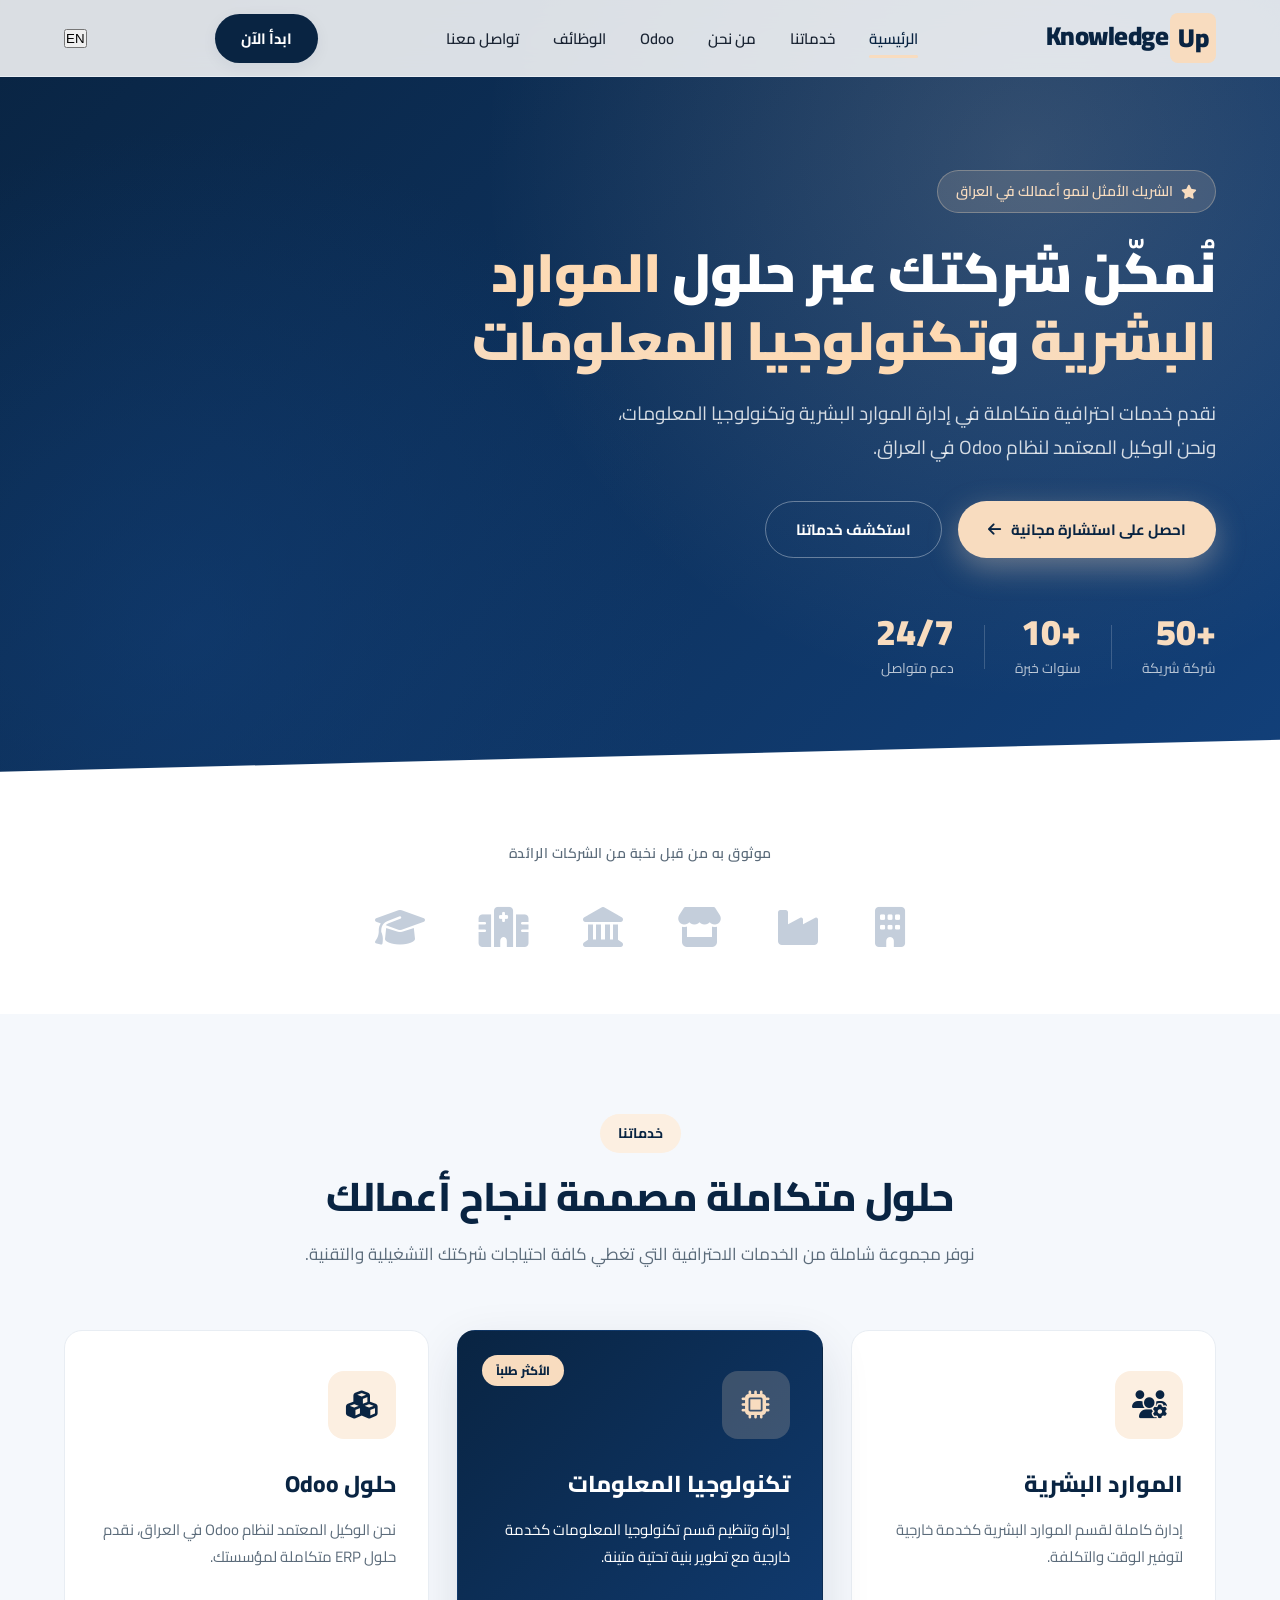
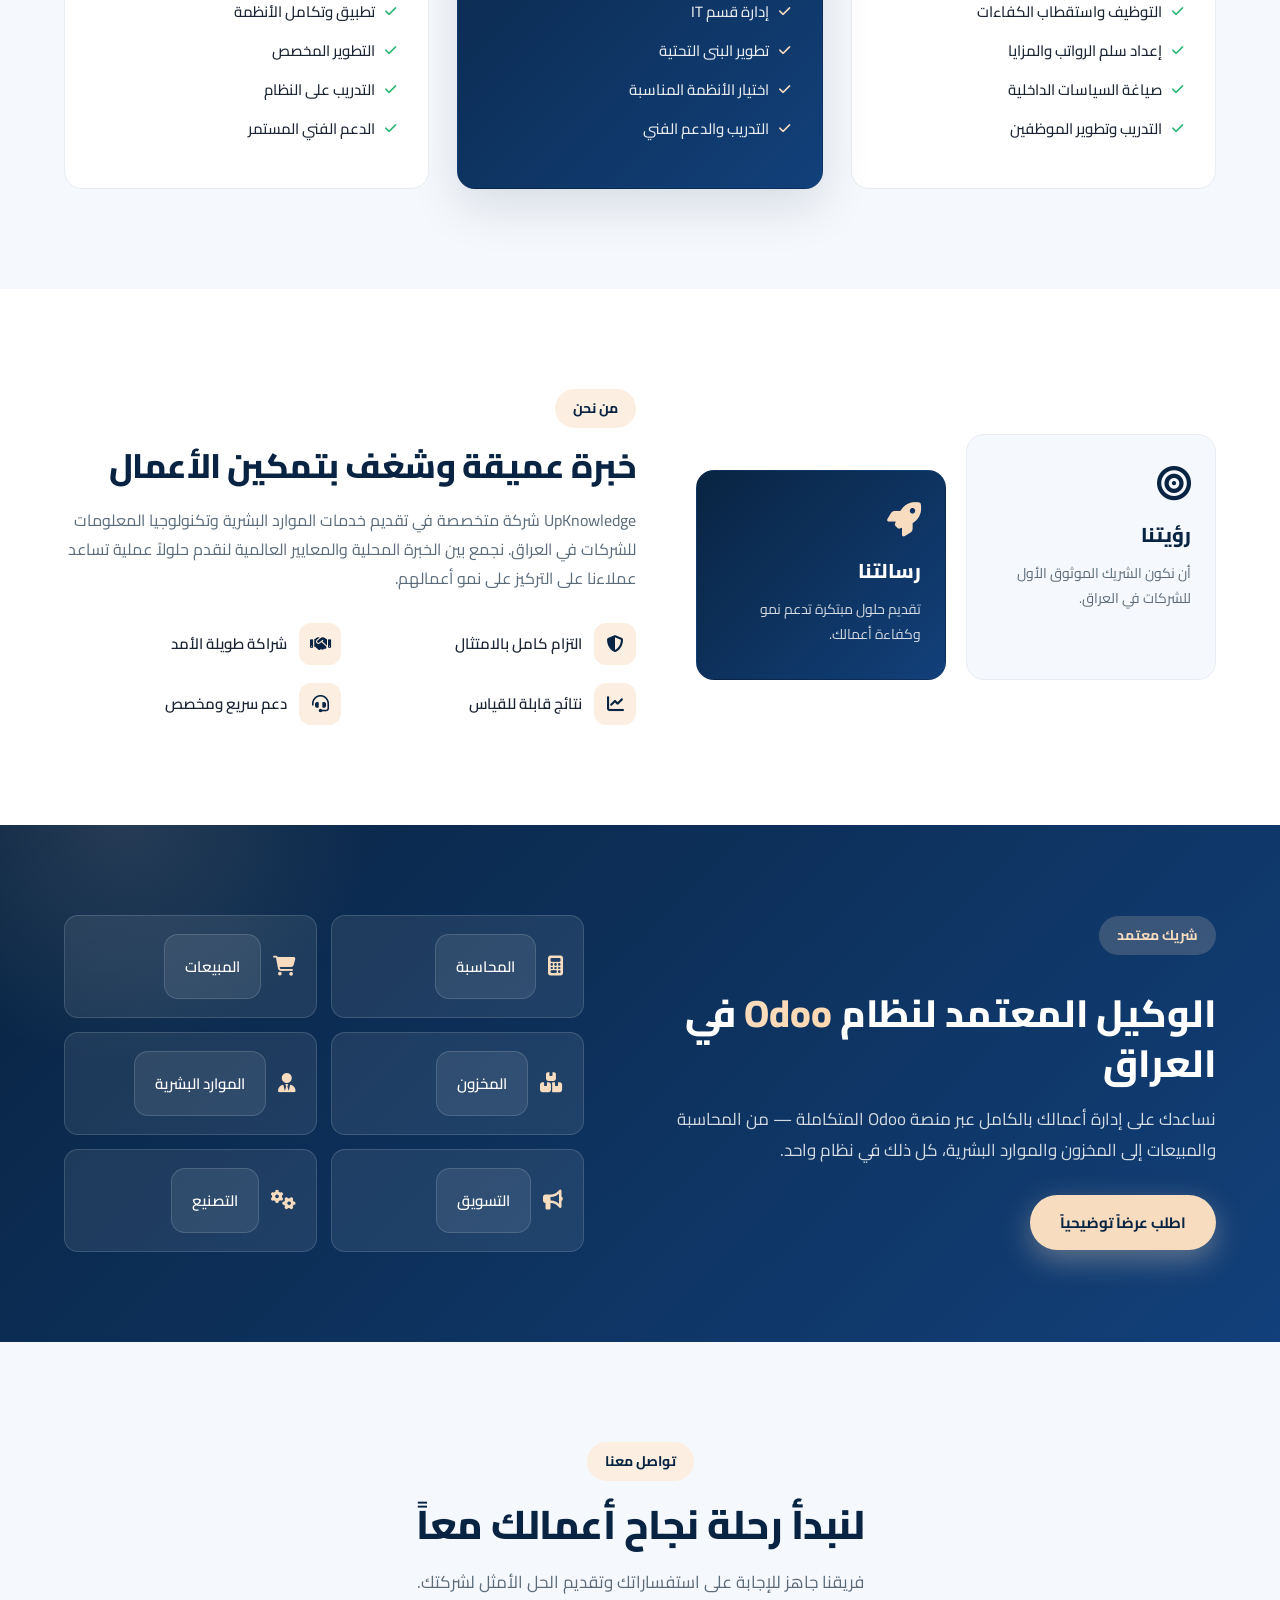
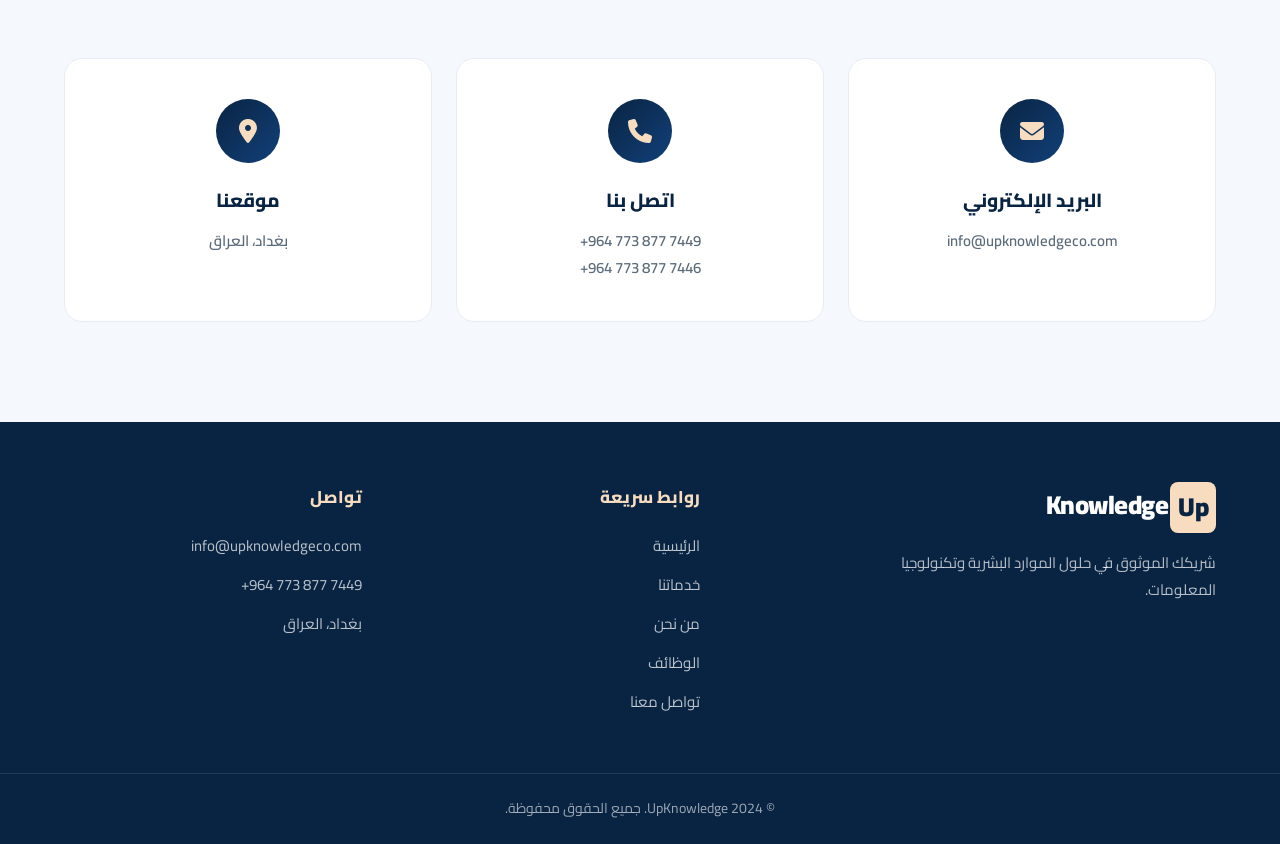
==== index.html @ ce9fc74e "Update index.html with localizatioAdd i18n data attributes and language toggle to homepagen and new " ====
<!DOCTYPE html>
<html lang="ar" dir="rtl">
<head>
<meta charset="UTF-8">
<meta name="viewport" content="width=device-width, initial-scale=1.0">
<title>UpKnowledge | حلول الموارد البشرية وتكنولوجيا المعلومات</title>
<meta name="description" content="UpKnowledge - شركة رائدة في خدمات الموارد البشرية وتكنولوجيا المعلومات والوكيل المعتمد لنظام Odoo في العراق">
<link rel="preconnect" href="https://fonts.googleapis.com">
<link rel="preconnect" href="https://fonts.gstatic.com" crossorigin>
<link href="https://fonts.googleapis.com/css2?family=Cairo:wght@300;400;500;600;700;800;900&family=Tajawal:wght@400;500;700;800&family=Inter:wght@400;500;600;700;800&display=swap" rel="stylesheet">
<link rel="stylesheet" href="https://cdnjs.cloudflare.com/ajax/libs/font-awesome/6.5.1/css/all.min.css">
<link rel="stylesheet" href="css/style.css">
</head>
<body>

<header class="header" id="header">
<div class="container header-inner">
<a href="#home" class="logo"><span class="logo-mark">Up</span><span class="logo-text">Knowledge</span></a>
<nav class="nav" id="nav">
<a href="#home" class="nav-link active" data-i18n="nav.home">الرئيسية</a>
<a href="#services" class="nav-link" data-i18n="nav.services">خدماتنا</a>
<a href="#about" class="nav-link" data-i18n="nav.about">من نحن</a>
<a href="#odoo" class="nav-link">Odoo</a>
<a href="careers.html" class="nav-link" data-i18n="nav.careers">الوظائف</a>
<a href="#contact" class="nav-link" data-i18n="nav.contact">تواصل معنا</a>
</nav>
<a href="#contact" class="btn btn-nav" data-i18n="nav.cta">ابدأ الآن</a>
<button class="lang-toggle" id="langToggle" type="button" aria-label="Switch language">EN</button>
<button class="menu-toggle" id="menuToggle" aria-label="القائمة"><span></span><span></span><span></span></button>
</div>
</header>

<section class="hero" id="home">
<div class="hero-bg"></div>
<div class="container hero-inner">
<div class="hero-content">
<div class="hero-badge"><i class="fas fa-star"></i> <span data-i18n="hero.badge">الشريك الأمثل لنمو أعمالك في العراق</span></div>
<h1 class="hero-title" data-i18n-html="hero.title">نُمكّن شركتك عبر حلول <span class="gradient-text">الموارد البشرية</span> و<span class="gradient-text">تكنولوجيا المعلومات</span></h1>
<p class="hero-sub" data-i18n="hero.sub">نقدم خدمات احترافية متكاملة في إدارة الموارد البشرية وتكنولوجيا المعلومات، ونحن الوكيل المعتمد لنظام Odoo في العراق.</p>
<div class="hero-actions">
<a href="#contact" class="btn btn-primary"><span data-i18n="hero.cta1">احصل على استشارة مجانية</span> <i class="fas fa-arrow-left"></i></a>
<a href="#services" class="btn btn-ghost" data-i18n="hero.cta2">استكشف خدماتنا</a>
</div>
<div class="hero-stats">
<div class="stat"><span class="stat-num">+50</span><span class="stat-label" data-i18n="hero.stat1">شركة شريكة</span></div>
<div class="stat-divider"></div>
<div class="stat"><span class="stat-num">+10</span><span class="stat-label" data-i18n="hero.stat2">سنوات خبرة</span></div>
<div class="stat-divider"></div>
<div class="stat"><span class="stat-num">24/7</span><span class="stat-label" data-i18n="hero.stat3">دعم متواصل</span></div>
</div>
</div>
</div>
<div class="hero-shape"></div>
</section>

<section class="trusted">
<div class="container">
<p class="trusted-label" data-i18n="trusted.label">موثوق به من قبل نخبة من الشركات الرائدة</p>
<div class="trusted-logos">
<span><i class="fas fa-building"></i></span>
<span><i class="fas fa-industry"></i></span>
<span><i class="fas fa-store"></i></span>
<span><i class="fas fa-landmark"></i></span>
<span><i class="fas fa-hospital"></i></span>
<span><i class="fas fa-graduation-cap"></i></span>
</div>
</div>
</section>

<section class="services" id="services">
<div class="container">
<div class="section-head">
<span class="section-tag" data-i18n="services.tag">خدماتنا</span>
<h2 class="section-title" data-i18n="services.title">حلول متكاملة مصممة لنجاح أعمالك</h2>
<p class="section-desc" data-i18n="services.desc">نوفر مجموعة شاملة من الخدمات الاحترافية التي تغطي كافة احتياجات شركتك التشغيلية والتقنية.</p>
</div>
<div class="services-grid">
<div class="service-card">
<div class="service-icon"><i class="fas fa-users-gear"></i></div>
<h3 class="service-title" data-i18n="services.hr.title">الموارد البشرية</h3>
<p class="service-text" data-i18n="services.hr.text">إدارة كاملة لقسم الموارد البشرية كخدمة خارجية لتوفير الوقت والتكلفة.</p>
<ul class="service-list">
<li><i class="fas fa-check"></i> <span data-i18n="services.hr.li1">التوظيف واستقطاب الكفاءات</span></li>
<li><i class="fas fa-check"></i> <span data-i18n="services.hr.li2">إعداد سلم الرواتب والمزايا</span></li>
<li><i class="fas fa-check"></i> <span data-i18n="services.hr.li3">صياغة السياسات الداخلية</span></li>
<li><i class="fas fa-check"></i> <span data-i18n="services.hr.li4">التدريب وتطوير الموظفين</span></li>
</ul>
</div>
<div class="service-card featured">
<div class="featured-badge" data-i18n="services.featuredBadge">الأكثر طلباً</div>
<div class="service-icon"><i class="fas fa-microchip"></i></div>
<h3 class="service-title" data-i18n="services.it.title">تكنولوجيا المعلومات</h3>
<p class="service-text" data-i18n="services.it.text">إدارة وتنظيم قسم تكنولوجيا المعلومات كخدمة خارجية مع تطوير بنية تحتية متينة.</p>
<ul class="service-list">
<li><i class="fas fa-check"></i> <span data-i18n="services.it.li1">إدارة قسم IT</span></li>
<li><i class="fas fa-check"></i> <span data-i18n="services.it.li2">تطوير البنى التحتية</span></li>
<li><i class="fas fa-check"></i> <span data-i18n="services.it.li3">اختيار الأنظمة المناسبة</span></li>
<li><i class="fas fa-check"></i> <span data-i18n="services.it.li4">التدريب والدعم الفني</span></li>
</ul>
</div>
<div class="service-card">
<div class="service-icon"><i class="fas fa-cubes"></i></div>
<h3 class="service-title" data-i18n="services.odoo.title">حلول Odoo</h3>
<p class="service-text" data-i18n="services.odoo.text">نحن الوكيل المعتمد لنظام Odoo في العراق، نقدم حلول ERP متكاملة لمؤسستك.</p>
<ul class="service-list">
<li><i class="fas fa-check"></i> <span data-i18n="services.odoo.li1">تطبيق وتكامل الأنظمة</span></li>
<li><i class="fas fa-check"></i> <span data-i18n="services.odoo.li2">التطوير المخصص</span></li>
<li><i class="fas fa-check"></i> <span data-i18n="services.odoo.li3">التدريب على النظام</span></li>
<li><i class="fas fa-check"></i> <span data-i18n="services.odoo.li4">الدعم الفني المستمر</span></li>
</ul>
</div>
</div>
</div>
</section>

<section class="about" id="about">
<div class="container about-inner">
<div class="about-visual">
<div class="about-card"><i class="fas fa-bullseye"></i><h4 data-i18n="about.vision.title">رؤيتنا</h4><p data-i18n="about.vision.text">أن نكون الشريك الموثوق الأول للشركات في العراق.</p></div>
<div class="about-card alt"><i class="fas fa-rocket"></i><h4 data-i18n="about.mission.title">رسالتنا</h4><p data-i18n="about.mission.text">تقديم حلول مبتكرة تدعم نمو وكفاءة أعمالك.</p></div>
</div>
<div class="about-content">
<span class="section-tag" data-i18n="about.tag">من نحن</span>
<h2 class="section-title" data-i18n="about.title">خبرة عميقة وشغف بتمكين الأعمال</h2>
<p class="about-text" data-i18n="about.text">UpKnowledge شركة متخصصة في تقديم خدمات الموارد البشرية وتكنولوجيا المعلومات للشركات في العراق. نجمع بين الخبرة المحلية والمعايير العالمية لنقدم حلولاً عملية تساعد عملاءنا على التركيز على نمو أعمالهم.</p>
<div class="about-features">
<div class="feature"><i class="fas fa-shield-halved"></i><span data-i18n="about.feature1">التزام كامل بالامتثال</span></div>
<div class="feature"><i class="fas fa-handshake"></i><span data-i18n="about.feature2">شراكة طويلة الأمد</span></div>
<div class="feature"><i class="fas fa-chart-line"></i><span data-i18n="about.feature3">نتائج قابلة للقياس</span></div>
<div class="feature"><i class="fas fa-headset"></i><span data-i18n="about.feature4">دعم سريع ومخصص</span></div>
</div>
</div>
</div>
</section>

<section class="odoo" id="odoo">
<div class="container odoo-inner">
<div class="odoo-content">
<span class="section-tag light" data-i18n="odoo.tag">شريك معتمد</span>
<h2 data-i18n-html="odoo.title">الوكيل المعتمد لنظام <span class="gradient-text">Odoo</span> في العراق</h2>
<p data-i18n="odoo.text">نساعدك على إدارة أعمالك بالكامل عبر منصة Odoo المتكاملة — من المحاسبة والمبيعات إلى المخزون والموارد البشرية، كل ذلك في نظام واحد.</p>
<a href="#contact" class="btn btn-primary" data-i18n="odoo.cta">اطلب عرضاً توضيحياً</a>
</div>
<div class="odoo-modules">
<span><i class="fas fa-calculator"></i> <span data-i18n="odoo.mod1">المحاسبة</span></span>
<span><i class="fas fa-cart-shopping"></i> <span data-i18n="odoo.mod2">المبيعات</span></span>
<span><i class="fas fa-boxes-stacked"></i> <span data-i18n="odoo.mod3">المخزون</span></span>
<span><i class="fas fa-user-tie"></i> <span data-i18n="odoo.mod4">الموارد البشرية</span></span>
<span><i class="fas fa-bullhorn"></i> <span data-i18n="odoo.mod5">التسويق</span></span>
<span><i class="fas fa-gears"></i> <span data-i18n="odoo.mod6">التصنيع</span></span>
</div>
</div>
</section>

<section class="contact" id="contact">
<div class="container">
<div class="section-head">
<span class="section-tag" data-i18n="contact.tag">تواصل معنا</span>
<h2 class="section-title" data-i18n="contact.title">لنبدأ رحلة نجاح أعمالك معاً</h2>
<p class="section-desc" data-i18n="contact.desc">فريقنا جاهز للإجابة على استفساراتك وتقديم الحل الأمثل لشركتك.</p>
</div>
<div class="contact-grid">
<a href="mailto:info@upknowledgeco.com" class="contact-card">
<div class="contact-icon"><i class="fas fa-envelope"></i></div>
<h4 data-i18n="contact.email">البريد الإلكتروني</h4>
<p>info@upknowledgeco.com</p>
</a>
<a href="tel:+9647738777449" class="contact-card">
<div class="contact-icon"><i class="fas fa-phone"></i></div>
<h4 data-i18n="contact.phone">اتصل بنا</h4>
<p dir="ltr">+964 773 877 7449</p>
<p dir="ltr">+964 773 877 7446</p>
</a>
<div class="contact-card">
<div class="contact-icon"><i class="fas fa-location-dot"></i></div>
<h4 data-i18n="contact.location">موقعنا</h4>
<p data-i18n="common.baghdad">بغداد، العراق</p>
</div>
</div>
</div>
</section>

<footer class="footer">
<div class="container footer-inner">
<div class="footer-brand">
<a href="#home" class="logo"><span class="logo-mark">Up</span><span class="logo-text">Knowledge</span></a>
<p data-i18n="footer.tagline">شريكك الموثوق في حلول الموارد البشرية وتكنولوجيا المعلومات.</p>
</div>
<div class="footer-col">
<h5 data-i18n="footer.quickLinks">روابط سريعة</h5>
<a href="#home" data-i18n="nav.home">الرئيسية</a>
<a href="#services" data-i18n="nav.services">خدماتنا</a>
<a href="#about" data-i18n="nav.about">من نحن</a>
<a href="careers.html" data-i18n="nav.careers">الوظائف</a>
<a href="#contact" data-i18n="nav.contact">تواصل معنا</a>
</div>
<div class="footer-col">
<h5 data-i18n="footer.contact">تواصل</h5>
<a href="mailto:info@upknowledgeco.com">info@upknowledgeco.com</a>
<a href="tel:+9647738777449" dir="ltr" style="text-align:right">+964 773 877 7449</a>
<span data-i18n="common.baghdad">بغداد، العراق</span>
</div>
</div>
<div class="footer-bottom"><div class="container"><span data-i18n="footer.rights">© 2024 UpKnowledge. جميع الحقوق محفوظة.</span></div></div>
</footer>

<script src="js/i18n.js"></script>
<script src="js/script.js"></script>
</body>
</html>
---- css/style.css ----
/* ===== UpKnowledge - Modern Professional Stylesheet ===== */
:root{
  --navy:#092442;
  --navy-2:#0d3157;
  --navy-3:#12407a;
  --sand:#f8dcbf;
  --sand-soft:#fcefe1;
  --white:#ffffff;
  --ink:#1a2433;
  --muted:#5b6b7a;
  --line:#e8edf3;
  --bg-soft:#f5f8fc;
  --radius:18px;
  --radius-sm:12px;
  --shadow-sm:0 4px 16px rgba(9,36,66,.06);
  --shadow:0 18px 50px rgba(9,36,66,.12);
  --shadow-lg:0 30px 70px rgba(9,36,66,.18);
  --grad:linear-gradient(135deg,#092442 0%,#12407a 100%);
  --grad-sand:linear-gradient(135deg,#f8dcbf 0%,#fff 100%);
  --t:.35s cubic-bezier(.4,0,.2,1);
}
*{margin:0;padding:0;box-sizing:border-box}
html{scroll-behavior:smooth;scroll-padding-top:90px}
body{font-family:'Cairo','Tajawal',sans-serif;color:var(--ink);background:var(--white);line-height:1.8;font-size:16px;overflow-x:hidden}
a{text-decoration:none;color:inherit}
ul{list-style:none}
img{max-width:100%}
.container{width:100%;max-width:1200px;margin:0 auto;padding:0 24px}
.gradient-text{background:linear-gradient(120deg,#f8dcbf,#ffd9b0);-webkit-background-clip:text;background-clip:text;-webkit-text-fill-color:transparent;color:#f8dcbf}

/* Buttons */
.btn{display:inline-flex;align-items:center;gap:10px;padding:14px 30px;border-radius:50px;font-family:inherit;font-weight:700;font-size:15px;cursor:pointer;border:none;transition:var(--t);white-space:nowrap}
.btn-primary{background:var(--sand);color:var(--navy);box-shadow:0 10px 30px rgba(248,220,191,.35)}
.btn-primary:hover{transform:translateY(-3px);box-shadow:0 16px 40px rgba(248,220,191,.5);background:#fff}
.btn-ghost{background:transparent;color:#fff;border:1.5px solid rgba(255,255,255,.35)}
.btn-ghost:hover{background:rgba(255,255,255,.12);border-color:#fff}
.btn-nav{background:var(--navy);color:#fff;padding:11px 26px;box-shadow:var(--shadow-sm)}
.btn-nav:hover{background:var(--navy-3);transform:translateY(-2px)}

/* Header */
.header{position:fixed;top:0;left:0;right:0;z-index:1000;background:rgba(255,255,255,.85);backdrop-filter:blur(14px);border-bottom:1px solid var(--line);transition:var(--t)}
.header.scrolled{box-shadow:var(--shadow-sm);background:rgba(255,255,255,.95)}
.header-inner{display:flex;align-items:center;justify-content:space-between;height:76px}
.logo{font-weight:900;font-size:26px;letter-spacing:-.5px;display:flex}
.logo-mark{color:var(--navy);background:var(--sand);padding:2px 8px;border-radius:8px;margin-left:2px}
.logo-text{color:var(--navy)}
.nav{display:flex;gap:34px}
.nav-link{font-weight:600;font-size:15px;color:var(--ink);position:relative;padding:6px 0;transition:var(--t)}
.nav-link::after{content:'';position:absolute;bottom:0;right:0;width:0;height:2.5px;background:var(--sand);border-radius:2px;transition:var(--t)}
.nav-link:hover,.nav-link.active{color:var(--navy)}
.nav-link:hover::after,.nav-link.active::after{width:100%}
.menu-toggle{display:none;flex-direction:column;gap:5px;background:none;border:none;cursor:pointer;padding:8px}
.menu-toggle span{width:26px;height:2.5px;background:var(--navy);border-radius:2px;transition:var(--t)}

/* Hero */
.hero{position:relative;padding:170px 0 110px;background:var(--grad);color:#fff;overflow:hidden}
.hero-bg{position:absolute;inset:0;background:radial-gradient(circle at 80% 20%,rgba(248,220,191,.16),transparent 45%),radial-gradient(circle at 15% 80%,rgba(18,64,122,.5),transparent 40%);z-index:0}
.hero-inner{position:relative;z-index:2}
.hero-content{max-width:760px}
.hero-badge{display:inline-flex;align-items:center;gap:8px;background:rgba(248,220,191,.14);border:1px solid rgba(248,220,191,.3);color:var(--sand);padding:8px 18px;border-radius:50px;font-size:14px;font-weight:600;margin-bottom:26px}
.hero-title{font-size:54px;font-weight:900;line-height:1.25;letter-spacing:-1px;margin-bottom:22px}
.hero-sub{font-size:19px;color:rgba(255,255,255,.82);font-weight:400;margin-bottom:36px;max-width:620px}
.hero-actions{display:flex;gap:16px;flex-wrap:wrap;margin-bottom:56px}
.hero-stats{display:flex;align-items:center;gap:30px;flex-wrap:wrap}
.stat{display:flex;flex-direction:column}
.stat-num{font-size:36px;font-weight:900;color:var(--sand);line-height:1}
.stat-label{font-size:14px;color:rgba(255,255,255,.7);margin-top:6px}
.stat-divider{width:1px;height:44px;background:rgba(255,255,255,.18)}
.hero-shape{position:absolute;bottom:-1px;left:0;right:0;height:80px;background:var(--white);clip-path:polygon(0 100%,100% 100%,100% 35%,0 75%);z-index:1}

/* Trusted */
.trusted{padding:50px 0;background:var(--white)}
.trusted-label{text-align:center;color:var(--muted);font-size:14px;font-weight:600;margin-bottom:26px;letter-spacing:.5px}
.trusted-logos{display:flex;justify-content:center;align-items:center;gap:54px;flex-wrap:wrap}
.trusted-logos span{font-size:40px;color:#c4cedb;transition:var(--t)}
.trusted-logos span:hover{color:var(--navy);transform:translateY(-4px)}

/* Section heading */
.section-head{text-align:center;max-width:680px;margin:0 auto 60px}
.section-tag{display:inline-block;background:var(--sand-soft);color:var(--navy);font-weight:700;font-size:14px;padding:7px 18px;border-radius:50px;margin-bottom:18px}
.section-tag.light{background:rgba(248,220,191,.18);color:var(--sand)}
.section-title{font-size:40px;font-weight:800;color:var(--navy);line-height:1.3;letter-spacing:-.5px;margin-bottom:16px}
.section-desc{font-size:17px;color:var(--muted)}

/* Services */
.services{padding:100px 0;background:var(--bg-soft)}
.services-grid{display:grid;grid-template-columns:repeat(3,1fr);gap:28px}
.service-card{position:relative;background:var(--white);border:1px solid var(--line);border-radius:var(--radius);padding:40px 32px;transition:var(--t);overflow:hidden}
.service-card::before{content:'';position:absolute;top:0;right:0;left:0;height:4px;background:var(--sand);transform:scaleX(0);transform-origin:right;transition:var(--t)}
.service-card:hover{transform:translateY(-10px);box-shadow:var(--shadow);border-color:transparent}
.service-card:hover::before{transform:scaleX(1)}
.service-card.featured{background:var(--grad);color:#fff;border-color:transparent;box-shadow:var(--shadow)}
.service-card.featured .service-title,.service-card.featured .service-text{color:#fff}
.service-card.featured .service-list li{color:rgba(255,255,255,.9)}
.service-card.featured .service-icon{background:rgba(248,220,191,.2);color:var(--sand)}
.featured-badge{position:absolute;top:24px;left:24px;background:var(--sand);color:var(--navy);font-size:12px;font-weight:800;padding:5px 14px;border-radius:50px}
.service-icon{width:68px;height:68px;border-radius:16px;background:var(--sand-soft);color:var(--navy);display:flex;align-items:center;justify-content:center;font-size:28px;margin-bottom:24px;transition:var(--t)}
.service-card:hover .service-icon{transform:scale(1.08) rotate(-5deg)}
.service-title{font-size:23px;font-weight:800;color:var(--navy);margin-bottom:12px}
.service-text{color:var(--muted);font-size:15px;margin-bottom:22px}
.service-list li{display:flex;align-items:center;gap:10px;color:var(--ink);font-size:15px;font-weight:500;padding:6px 0}
.service-list i{color:#2bb673;font-size:13px}
.service-card.featured .service-list i{color:var(--sand)}

/* About */
.about{padding:100px 0;background:var(--white)}
.about-inner{display:grid;grid-template-columns:1fr 1.1fr;gap:60px;align-items:center}
.about-visual{display:grid;grid-template-columns:1fr 1fr;gap:20px}
.about-card{background:var(--bg-soft);border:1px solid var(--line);border-radius:var(--radius);padding:32px 24px;transition:var(--t)}
.about-card:nth-child(2){margin-top:36px}
.about-card.alt{background:var(--grad);color:#fff;border-color:transparent}
.about-card i{font-size:34px;color:var(--navy);margin-bottom:16px;display:block}
.about-card.alt i{color:var(--sand)}
.about-card h4{font-size:20px;font-weight:800;color:var(--navy);margin-bottom:8px}
.about-card.alt h4{color:#fff}
.about-card p{font-size:14px;color:var(--muted)}
.about-card.alt p{color:rgba(255,255,255,.82)}
.about-card:hover{transform:translateY(-6px);box-shadow:var(--shadow)}
.about-content .section-tag{margin-bottom:16px}
.about-content .section-title{text-align:right;font-size:34px}
.about-text{color:var(--muted);font-size:16px;margin:18px 0 30px}
.about-features{display:grid;grid-template-columns:1fr 1fr;gap:18px}
.feature{display:flex;align-items:center;gap:12px;font-weight:600;color:var(--ink);font-size:15px}
.feature i{width:42px;height:42px;border-radius:12px;background:var(--sand-soft);color:var(--navy);display:flex;align-items:center;justify-content:center;font-size:17px;flex-shrink:0}

/* Odoo */
.odoo{padding:90px 0;background:var(--grad);position:relative;overflow:hidden}
.odoo::before{content:'';position:absolute;top:-50%;left:-10%;width:500px;height:500px;background:radial-gradient(circle,rgba(248,220,191,.12),transparent 70%);border-radius:50%}
.odoo-inner{position:relative;display:grid;grid-template-columns:1.1fr 1fr;gap:60px;align-items:center}
.odoo-content h2{font-size:38px;font-weight:800;color:#fff;line-height:1.3;margin:16px 0}
.odoo-content p{color:rgba(255,255,255,.82);font-size:17px;margin-bottom:30px}
.odoo-modules{display:grid;grid-template-columns:1fr 1fr;gap:14px}
.odoo-modules span{display:flex;align-items:center;gap:12px;background:rgba(255,255,255,.08);border:1px solid rgba(255,255,255,.14);border-radius:14px;padding:18px 20px;color:#fff;font-weight:600;font-size:15px;transition:var(--t)}
.odoo-modules span i{color:var(--sand);font-size:20px}
.odoo-modules span:hover{background:rgba(248,220,191,.16);transform:translateY(-4px)}

/* Contact */
.contact{padding:100px 0;background:var(--bg-soft)}
.contact-grid{display:grid;grid-template-columns:repeat(3,1fr);gap:24px}
.contact-card{background:var(--white);border:1px solid var(--line);border-radius:var(--radius);padding:40px 30px;text-align:center;transition:var(--t)}
.contact-card:hover{transform:translateY(-8px);box-shadow:var(--shadow);border-color:transparent}
.contact-icon{width:64px;height:64px;border-radius:50%;background:var(--grad);color:var(--sand);display:flex;align-items:center;justify-content:center;font-size:24px;margin:0 auto 20px}
.contact-card h4{font-size:19px;font-weight:800;color:var(--navy);margin-bottom:10px}
.contact-card p{color:var(--muted);font-size:15px;font-weight:600}

/* Footer */
.footer{background:var(--navy);color:#fff;padding:60px 0 0}
.footer-inner{display:grid;grid-template-columns:1.6fr 1fr 1fr;gap:40px;padding-bottom:46px}
.footer-brand .logo{margin-bottom:16px}
.footer-brand .logo-text{color:#fff}
.footer-brand p{color:rgba(255,255,255,.7);font-size:15px;max-width:320px}
.footer-col h5{font-size:17px;font-weight:800;margin-bottom:20px;color:var(--sand)}
.footer-col a,.footer-col span{display:block;color:rgba(255,255,255,.72);font-size:15px;margin-bottom:12px;transition:var(--t)}
.footer-col a:hover{color:var(--sand);padding-right:5px}
.footer-bottom{border-top:1px solid rgba(255,255,255,.1);padding:22px 0;text-align:center;color:rgba(255,255,255,.6);font-size:14px}

/* Responsive */
@media(max-width:980px){
  .about-inner,.odoo-inner{grid-template-columns:1fr;gap:40px}
  .services-grid{grid-template-columns:1fr;max-width:480px;margin:0 auto}
  .hero-title{font-size:42px}
}
@media(max-width:760px){
  .nav,.btn-nav{display:none}
  .menu-toggle{display:flex}
  .nav.open{display:flex;position:absolute;top:76px;right:0;left:0;flex-direction:column;background:#fff;padding:20px 24px;gap:14px;box-shadow:var(--shadow);border-bottom:1px solid var(--line)}
  .hero{padding:130px 0 90px}
  .hero-title{font-size:34px}
  .hero-sub{font-size:17px}
  .section-title{font-size:30px}
  .about-features,.odoo-modules,.footer-inner{grid-template-columns:1fr}
  .stat-num{font-size:30px}
  .trusted-logos{gap:34px}
}
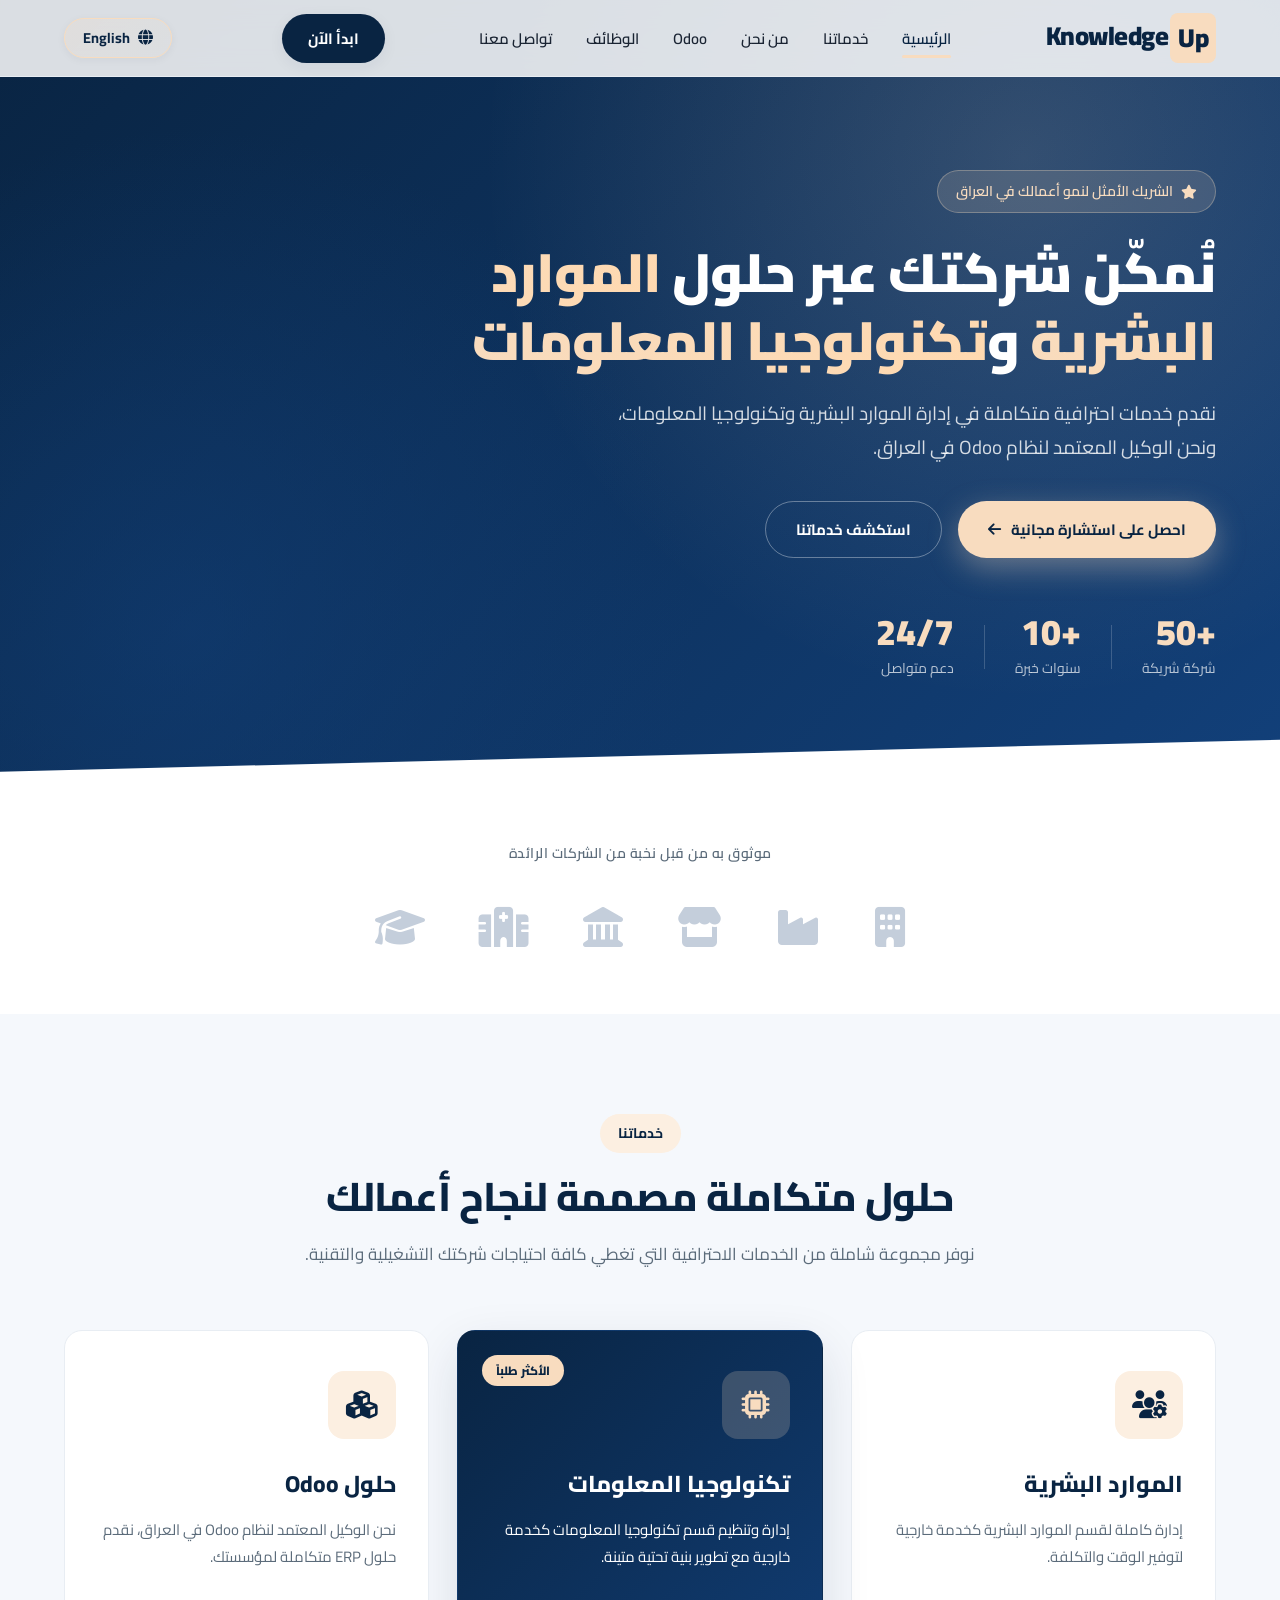
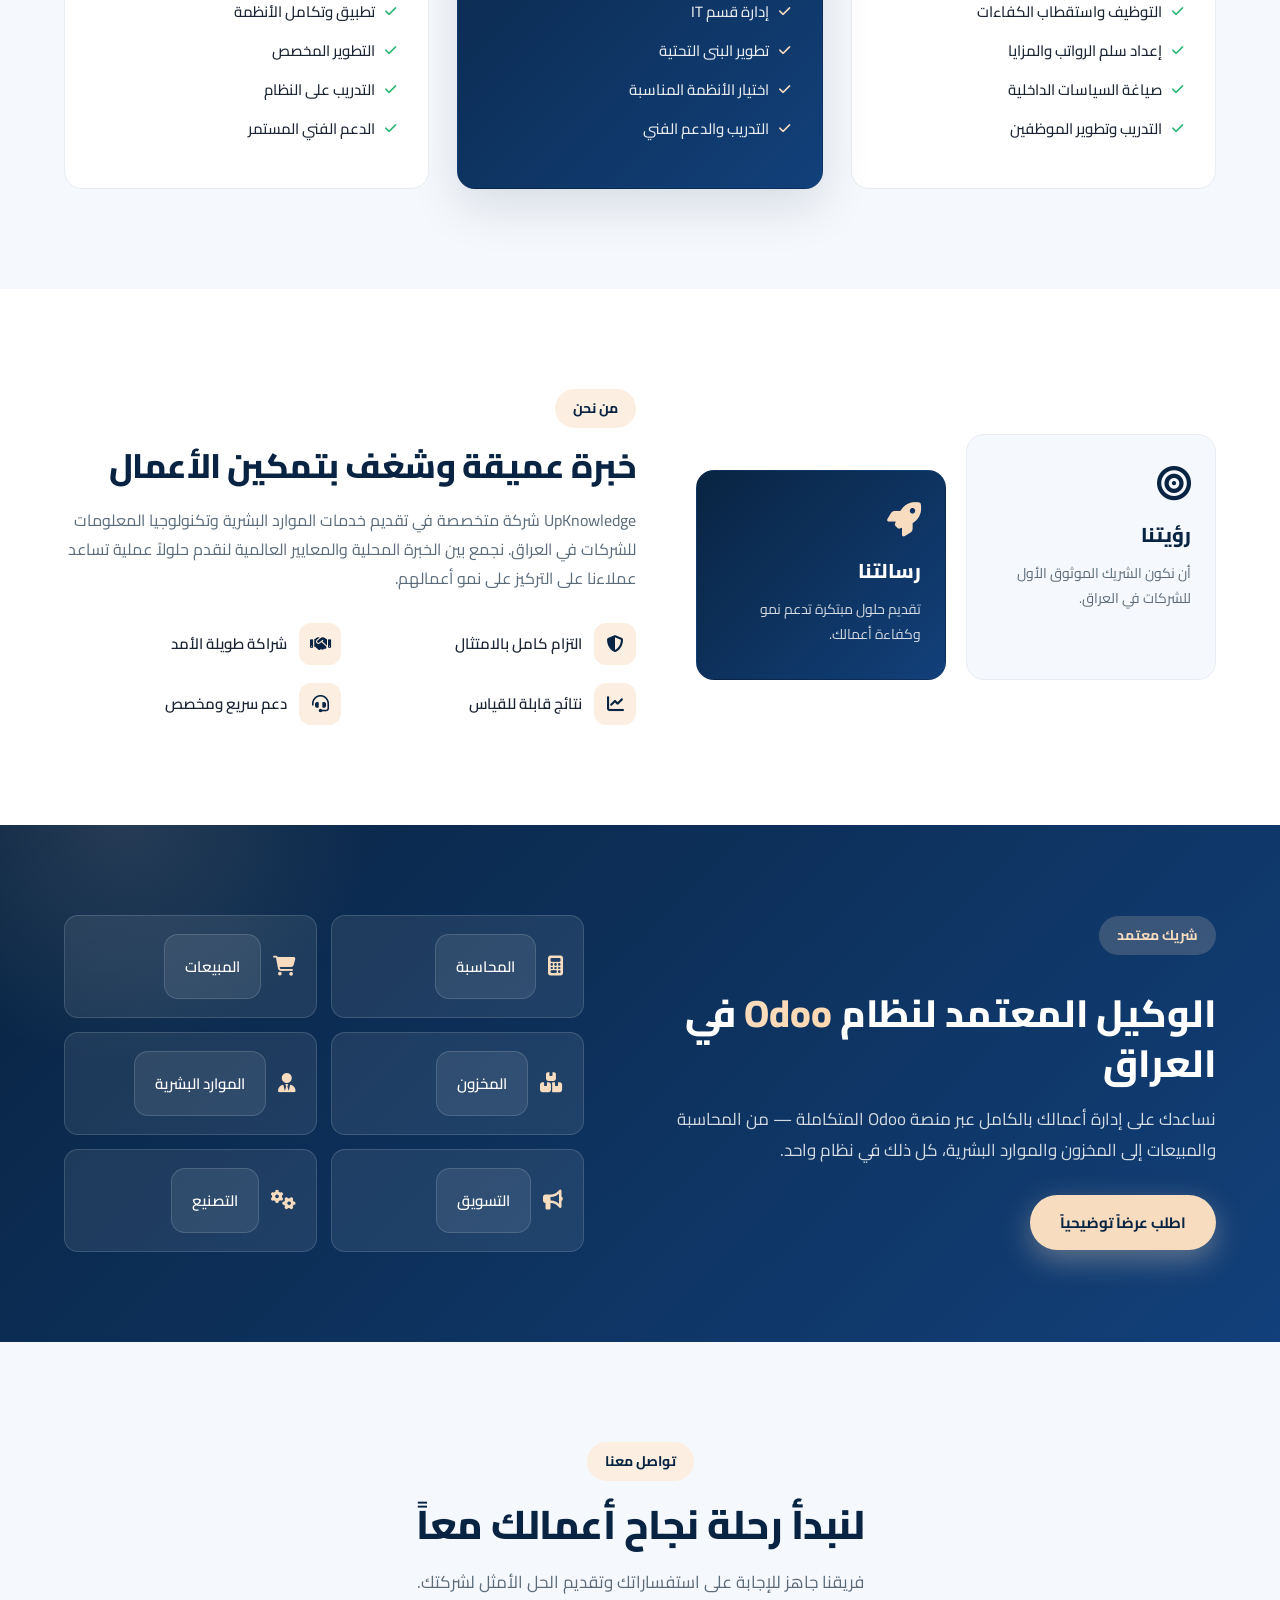
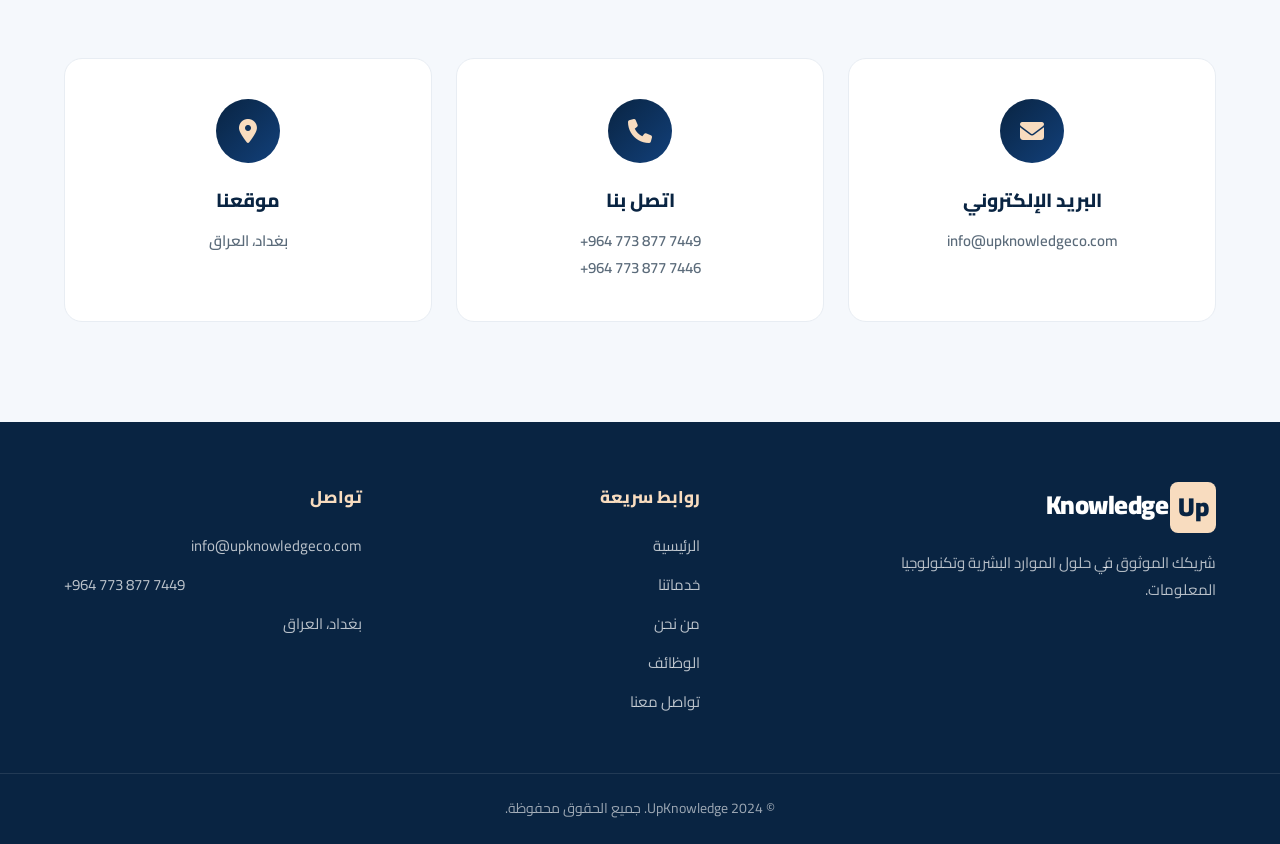
==== commit c59b5005: "Fix footer phone alignment in English (use text-align:start) Updated phone link alignment in footer." ====
--- a/index.html
+++ b/index.html
@@ -197,7 +197,7 @@
 <div class="footer-col">
 <h5 data-i18n="footer.contact">تواصل</h5>
 <a href="mailto:info@upknowledgeco.com">info@upknowledgeco.com</a>
-<a href="tel:+9647738777449" dir="ltr" style="text-align:right">+964 773 877 7449</a>
+<a href="tel:+9647738777449" dir="ltr" style="text-align:start">+964 773 877 7449</a>
 <span data-i18n="common.baghdad">بغداد، العراق</span>
 </div>
 </div>
--- a/css/style.css
+++ b/css/style.css
@@ -172,3 +172,54 @@
   .stat-num{font-size:30px}
   .trusted-logos{gap:34px}
 }
+
+
+/* ===== Language Toggle Button ===== */
+.lang-toggle {
+  display: inline-flex;
+  align-items: center;
+  gap: 8px;
+  margin-inline-start: 16px;
+  height: 40px;
+  padding: 0 18px;
+  border: 1.5px solid var(--sand);
+  background: linear-gradient(135deg, rgba(248,220,191,.18), rgba(248,220,191,.05));
+  color: var(--navy);
+  border-radius: 999px;
+  font-family: inherit;
+  font-weight: 700;
+  font-size: 0.9rem;
+  white-space: nowrap;
+  cursor: pointer;
+  line-height: 1;
+  transition: all 0.3s cubic-bezier(.4,0,.2,1);
+  box-shadow: 0 2px 8px rgba(9,36,66,.05);
+}
+.lang-toggle i {
+  font-size: 0.95rem;
+  color: var(--navy);
+  transition: transform 0.5s ease, color 0.3s ease;
+}
+.lang-toggle:hover {
+  background: var(--navy);
+  color: #fff;
+  border-color: var(--navy);
+  box-shadow: 0 6px 18px rgba(9,36,66,.22);
+  transform: translateY(-1px);
+}
+.lang-toggle:hover i {
+  color: var(--sand);
+  transform: rotate(180deg);
+}
+.lang-toggle:active {
+  transform: translateY(0);
+}
+@media (max-width: 768px) {
+  .lang-toggle {
+    margin-inline-start: auto;
+    margin-inline-end: 12px;
+    height: 38px;
+    padding: 0 14px;
+    font-size: 0.85rem;
+  }
+}
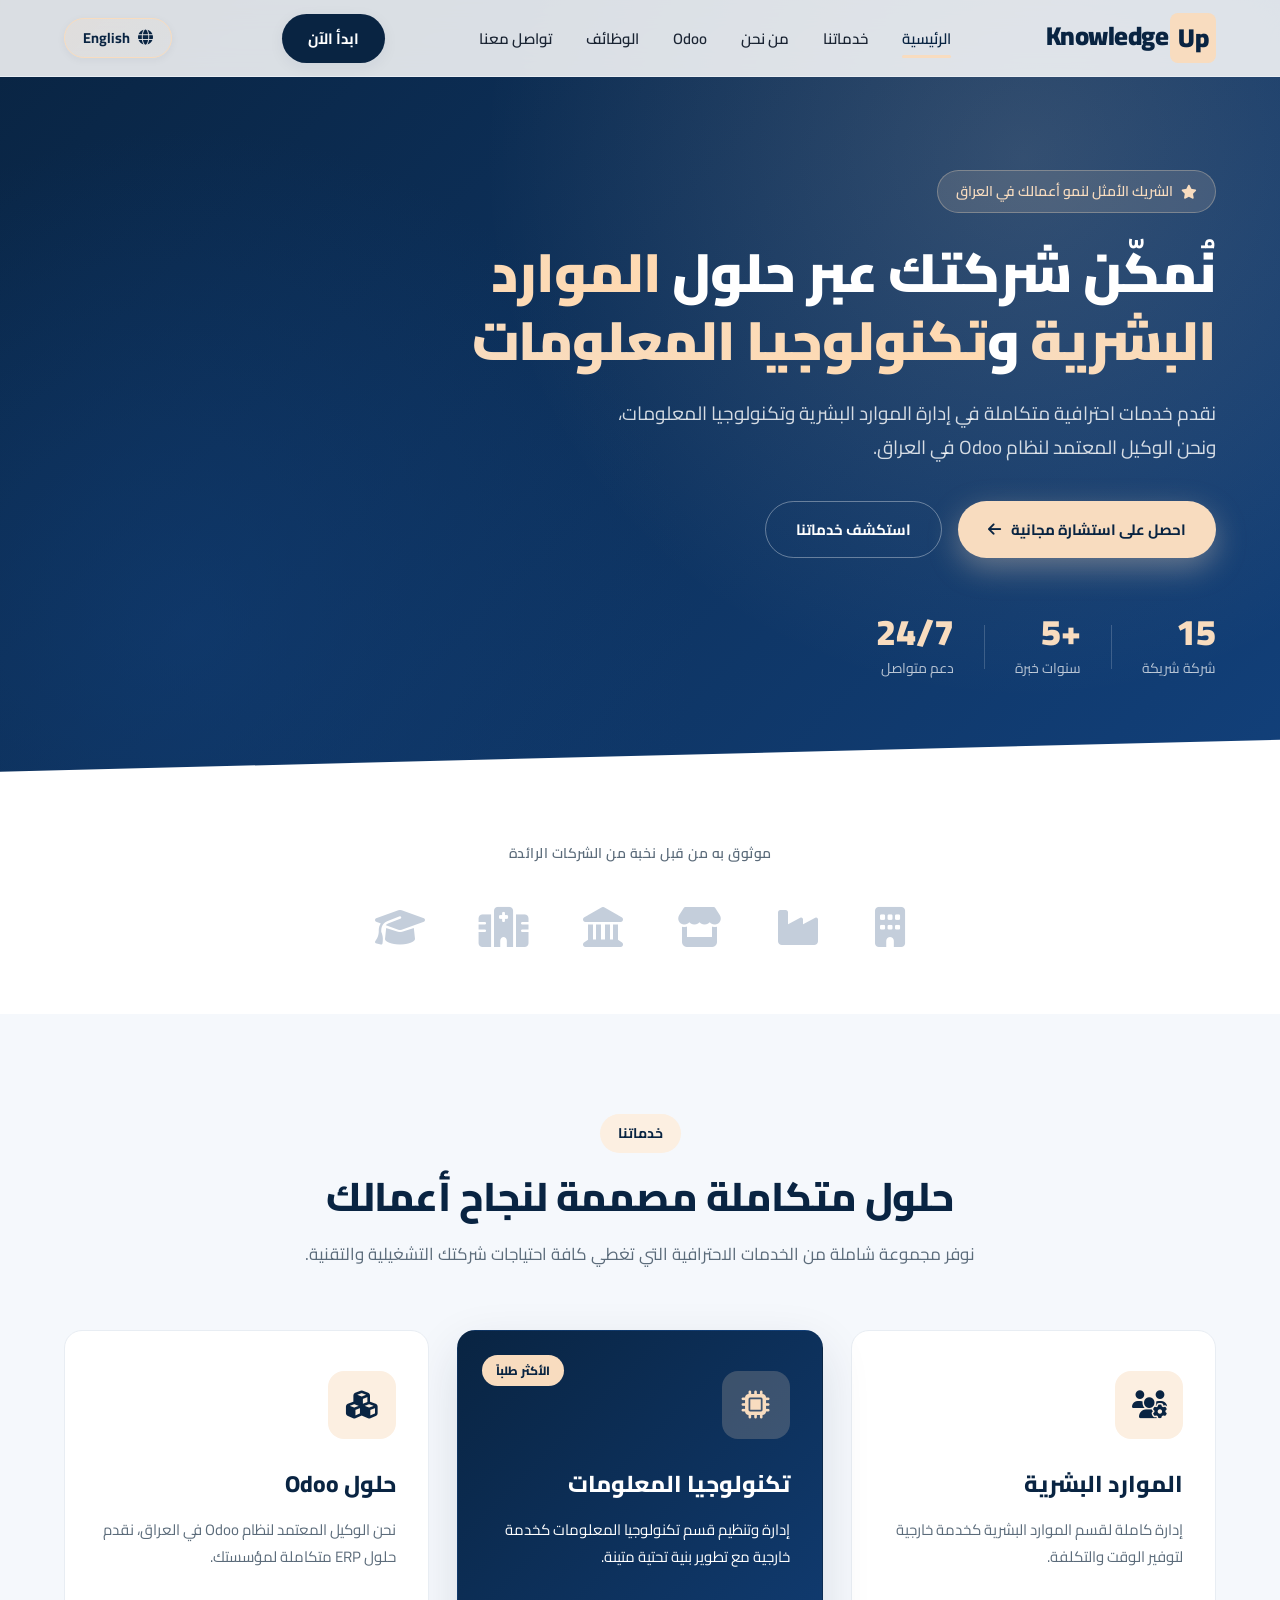
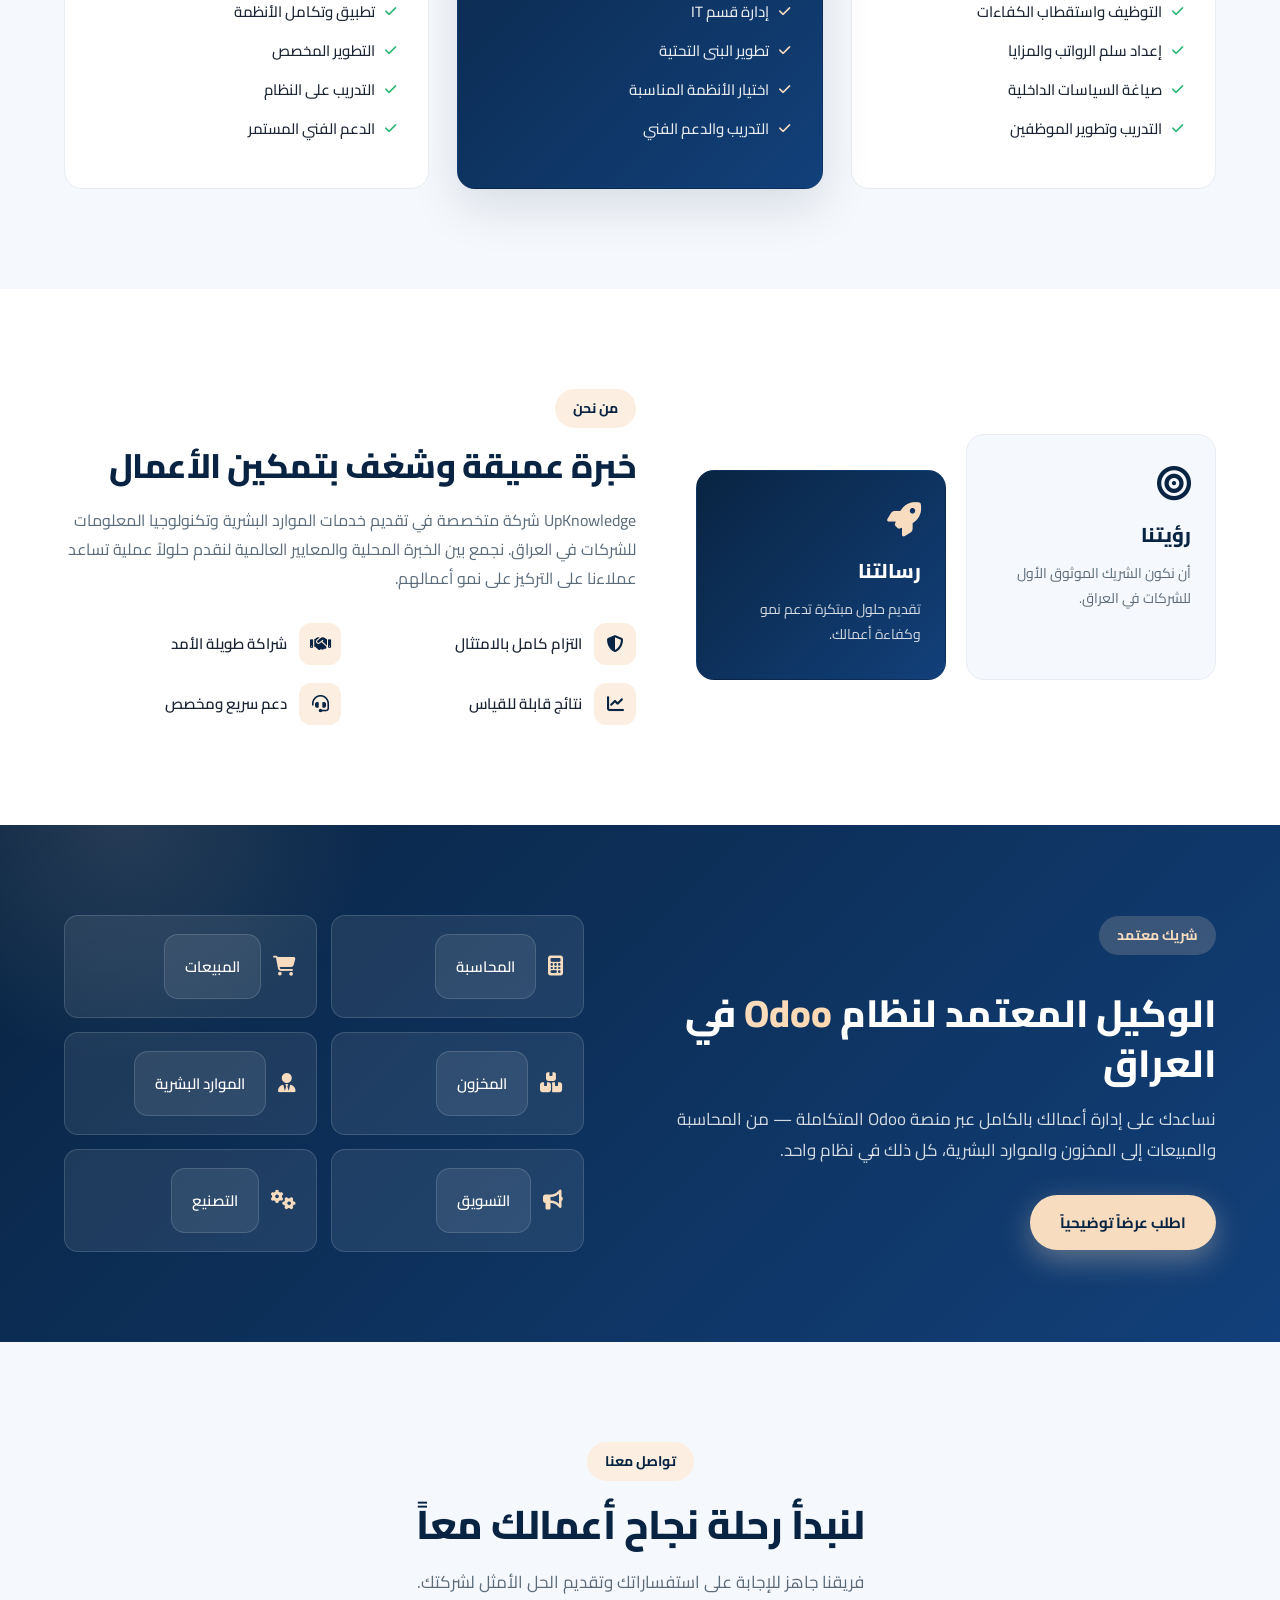
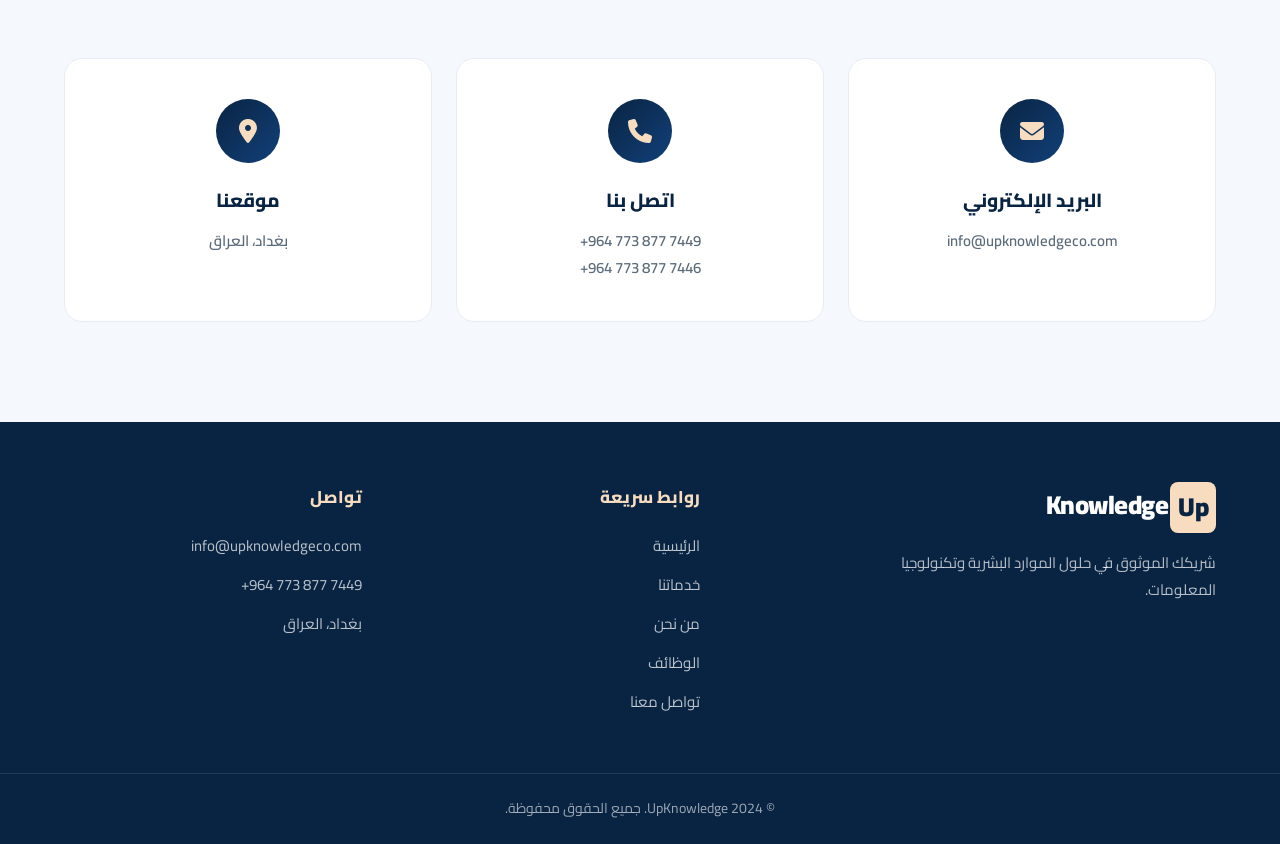
==== commit b95dabe0: "Update statistics and contact information in index.html" ====
--- a/index.html
+++ b/index.html
@@ -42,9 +42,9 @@
 <a href="#services" class="btn btn-ghost" data-i18n="hero.cta2">استكشف خدماتنا</a>
 </div>
 <div class="hero-stats">
-<div class="stat"><span class="stat-num">+50</span><span class="stat-label" data-i18n="hero.stat1">شركة شريكة</span></div>
+<div class="stat"><span class="stat-num">15</span><span class="stat-label" data-i18n="hero.stat1">شركة شريكة</span></div>
 <div class="stat-divider"></div>
-<div class="stat"><span class="stat-num">+10</span><span class="stat-label" data-i18n="hero.stat2">سنوات خبرة</span></div>
+<div class="stat"><span class="stat-num">+5</span><span class="stat-label" data-i18n="hero.stat2">سنوات خبرة</span></div>
 <div class="stat-divider"></div>
 <div class="stat"><span class="stat-num">24/7</span><span class="stat-label" data-i18n="hero.stat3">دعم متواصل</span></div>
 </div>
@@ -197,7 +197,7 @@
 <div class="footer-col">
 <h5 data-i18n="footer.contact">تواصل</h5>
 <a href="mailto:info@upknowledgeco.com">info@upknowledgeco.com</a>
-<a href="tel:+9647738777449" dir="ltr" style="text-align:start">+964 773 877 7449</a>
+<a href="tel:+9647738777449"><bdi dir="ltr">+964 773 877 7449</bdi></a>
 <span data-i18n="common.baghdad">بغداد، العراق</span>
 </div>
 </div>
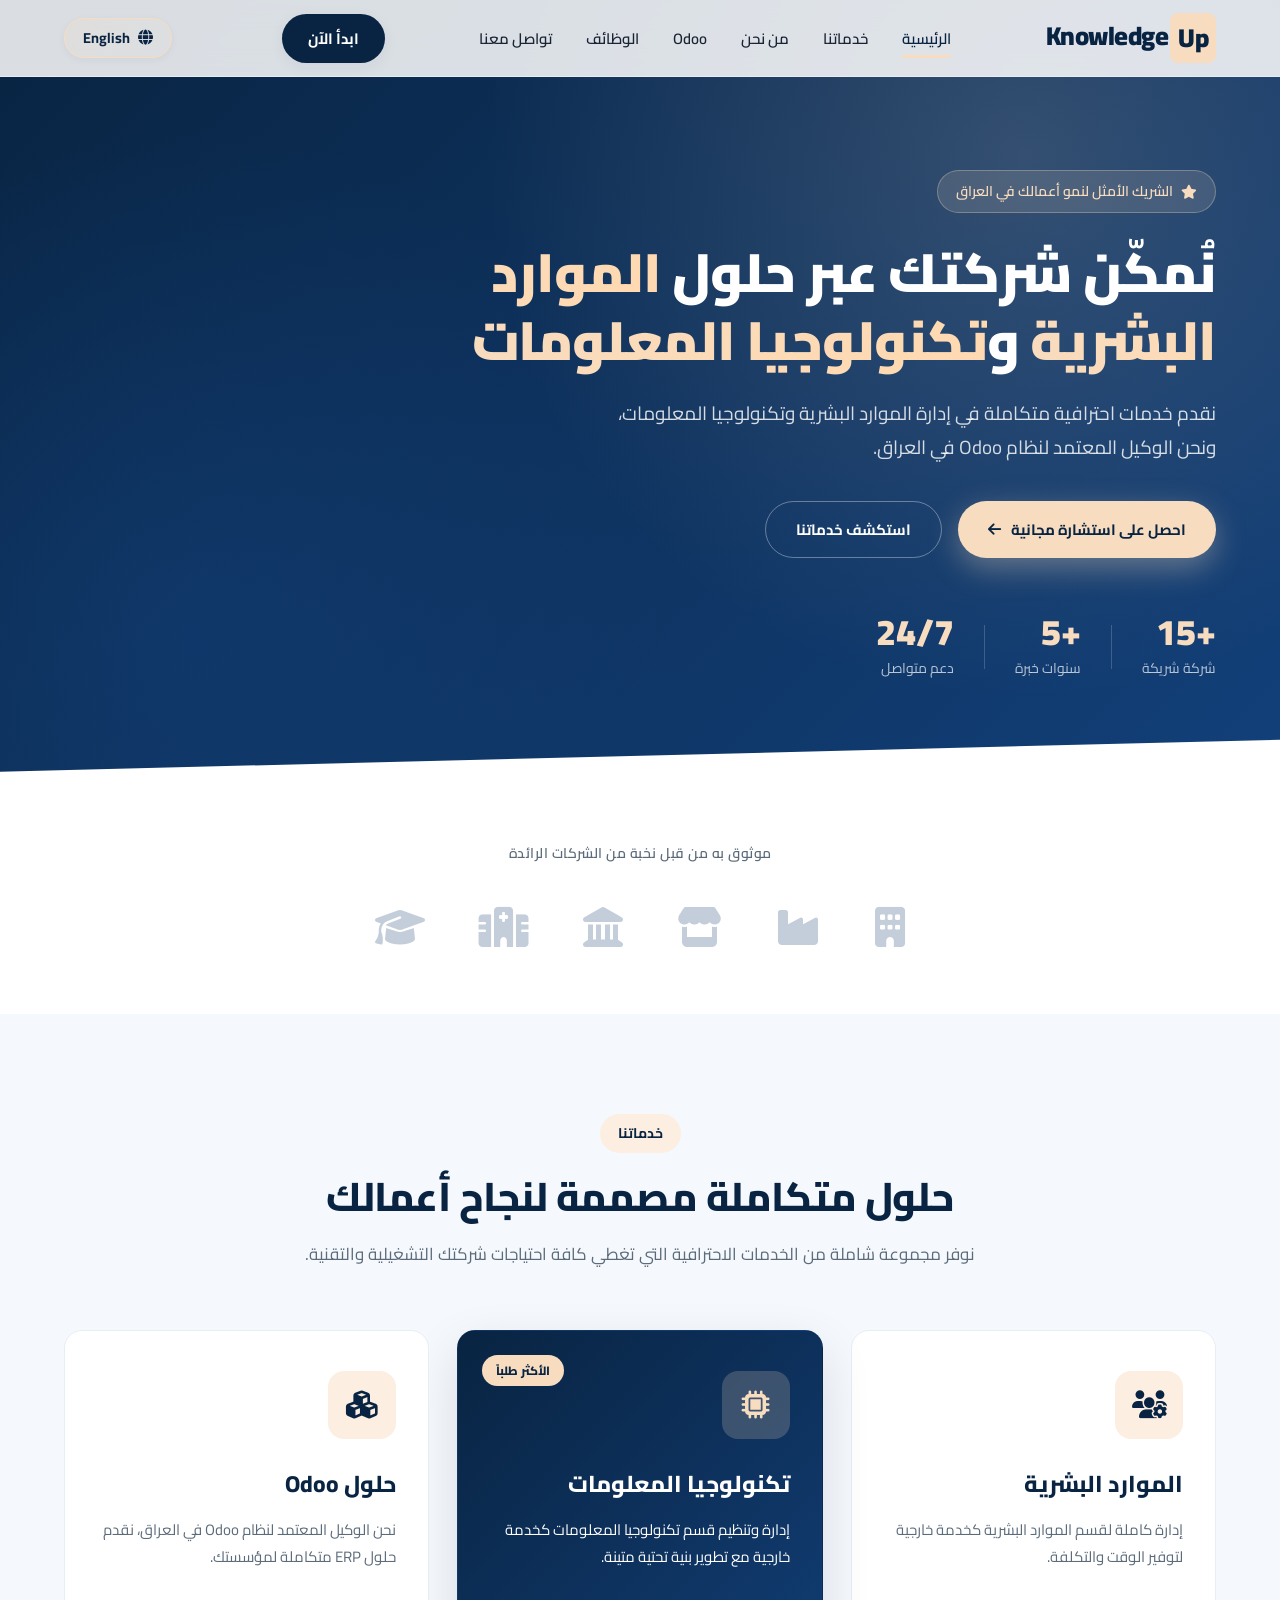
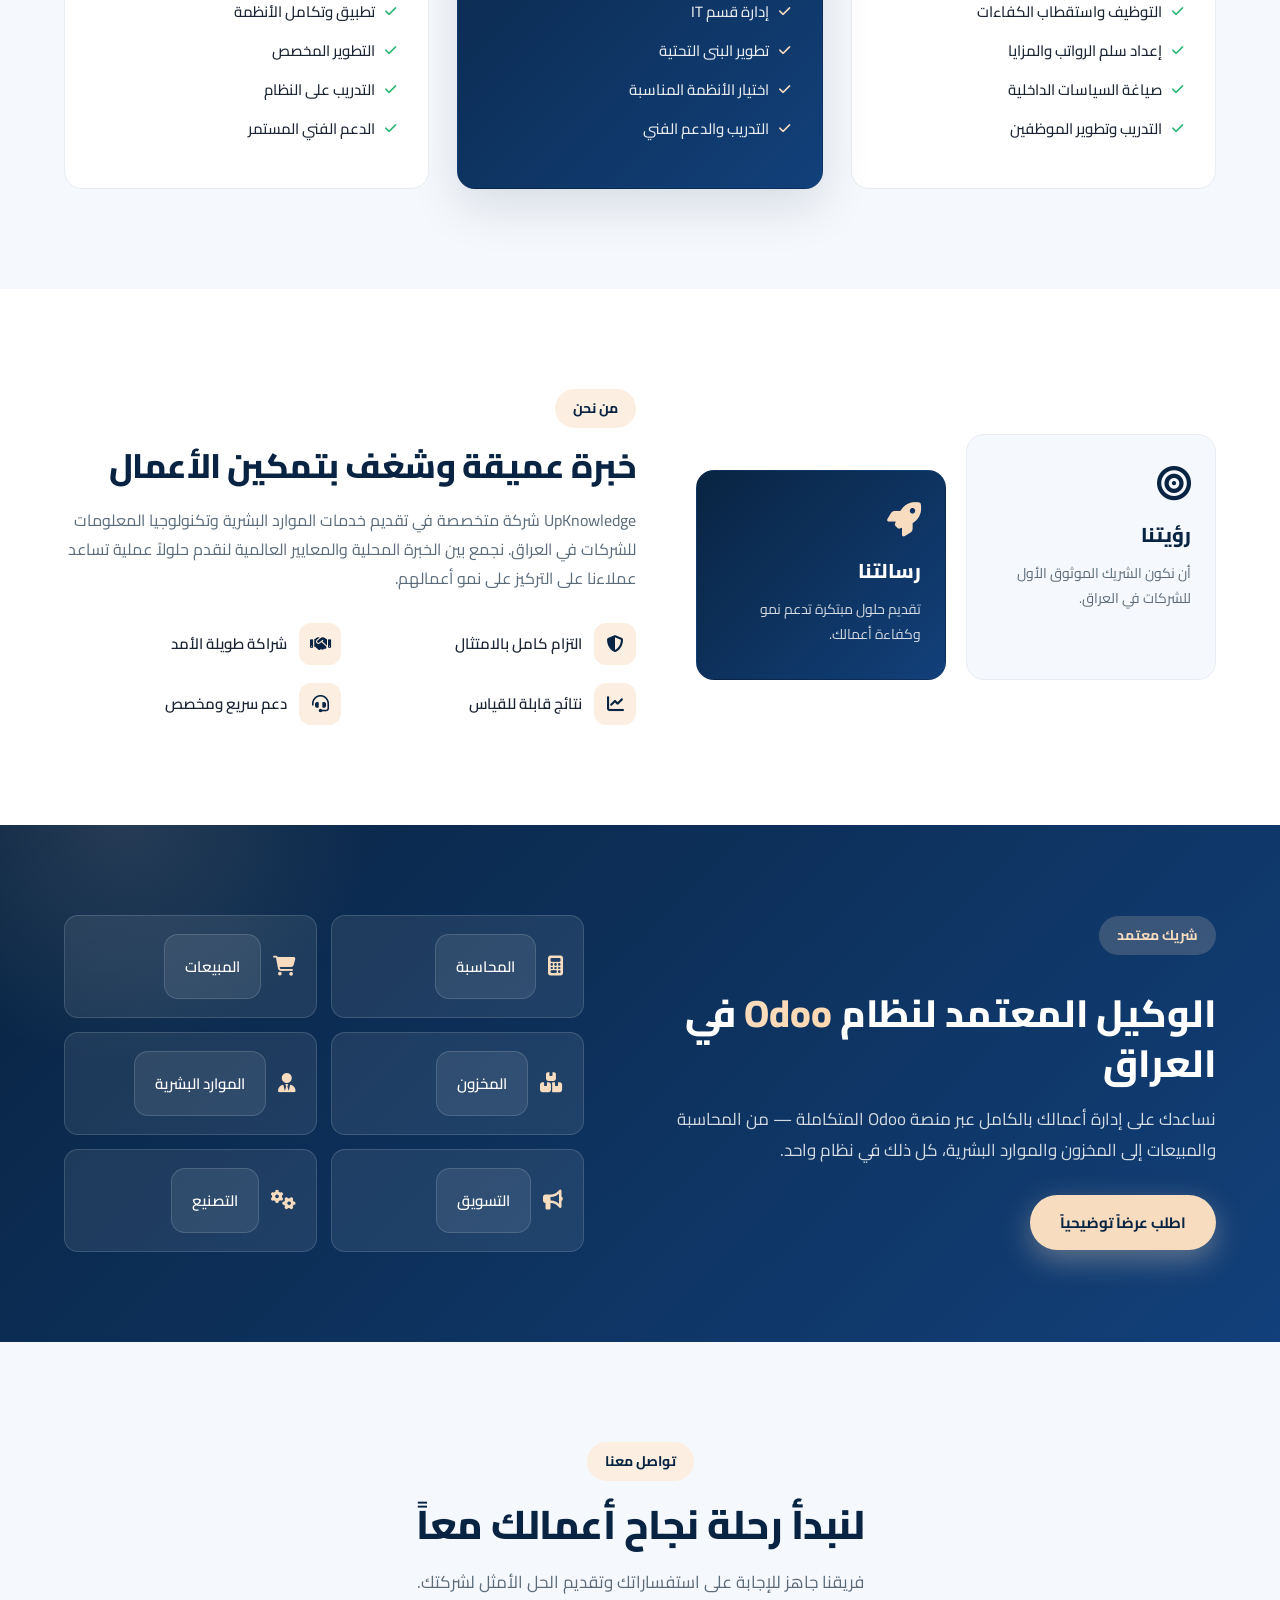
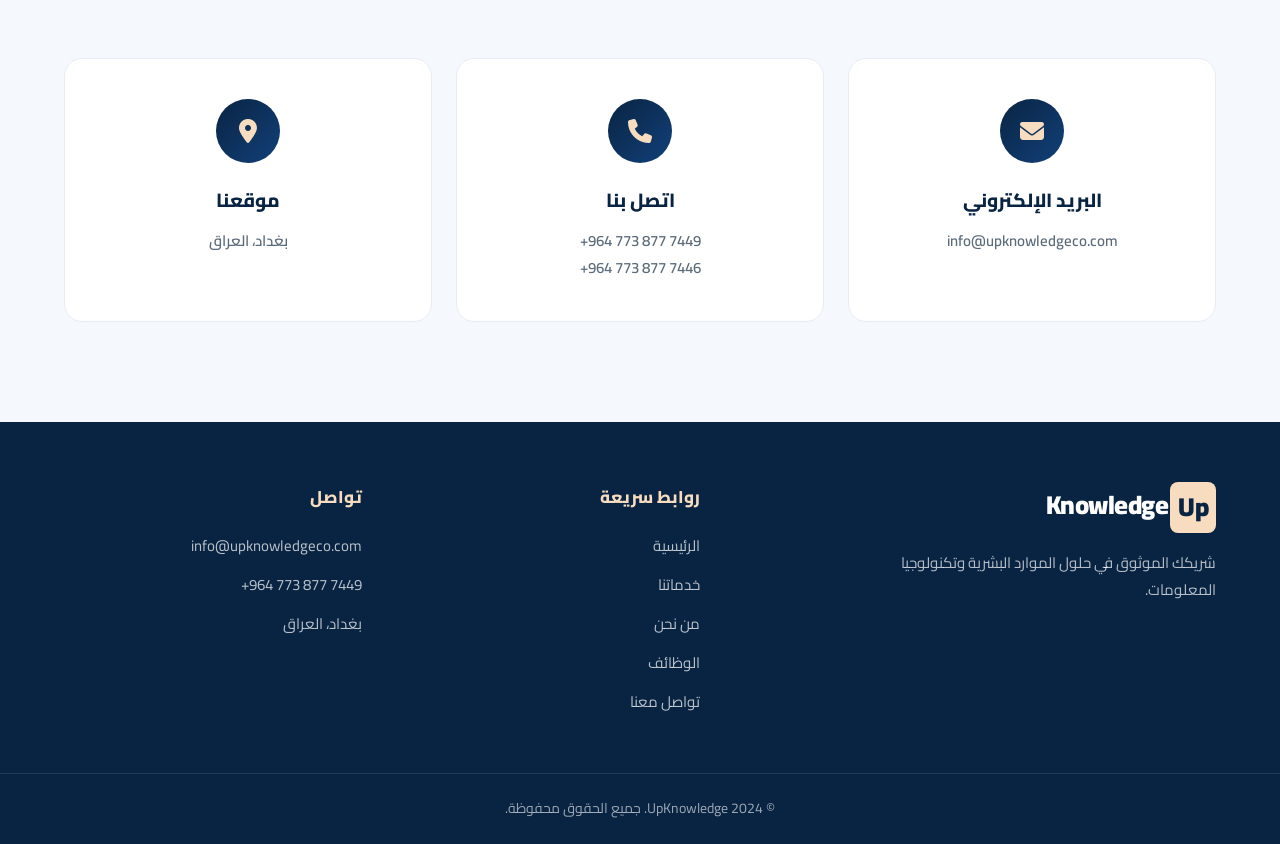
==== commit 942f67c1: "Update company partner stat to show '+15'" ====
--- a/index.html
+++ b/index.html
@@ -42,7 +42,7 @@
 <a href="#services" class="btn btn-ghost" data-i18n="hero.cta2">استكشف خدماتنا</a>
 </div>
 <div class="hero-stats">
-<div class="stat"><span class="stat-num">15</span><span class="stat-label" data-i18n="hero.stat1">شركة شريكة</span></div>
+<div class="stat"><span class="stat-num">+15</span><span class="stat-label" data-i18n="hero.stat1">شركة شريكة</span></div>
 <div class="stat-divider"></div>
 <div class="stat"><span class="stat-num">+5</span><span class="stat-label" data-i18n="hero.stat2">سنوات خبرة</span></div>
 <div class="stat-divider"></div>
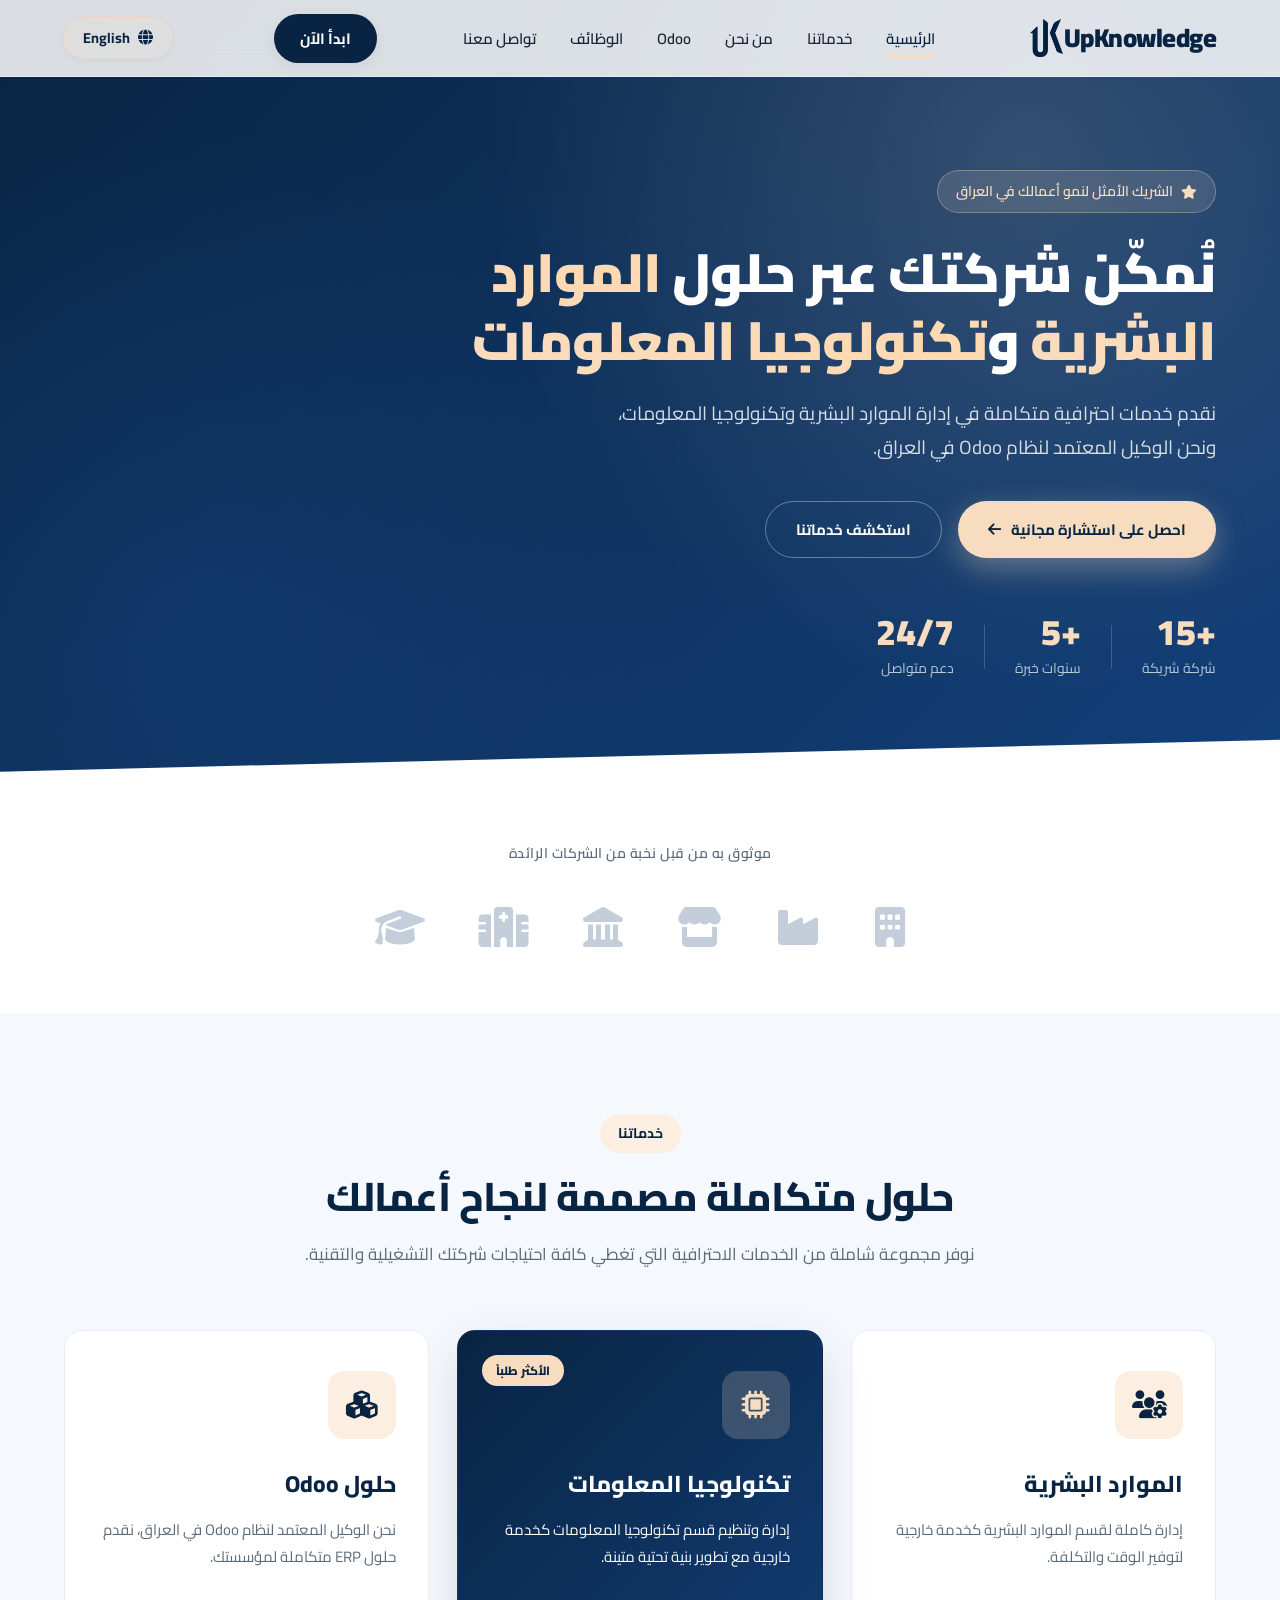
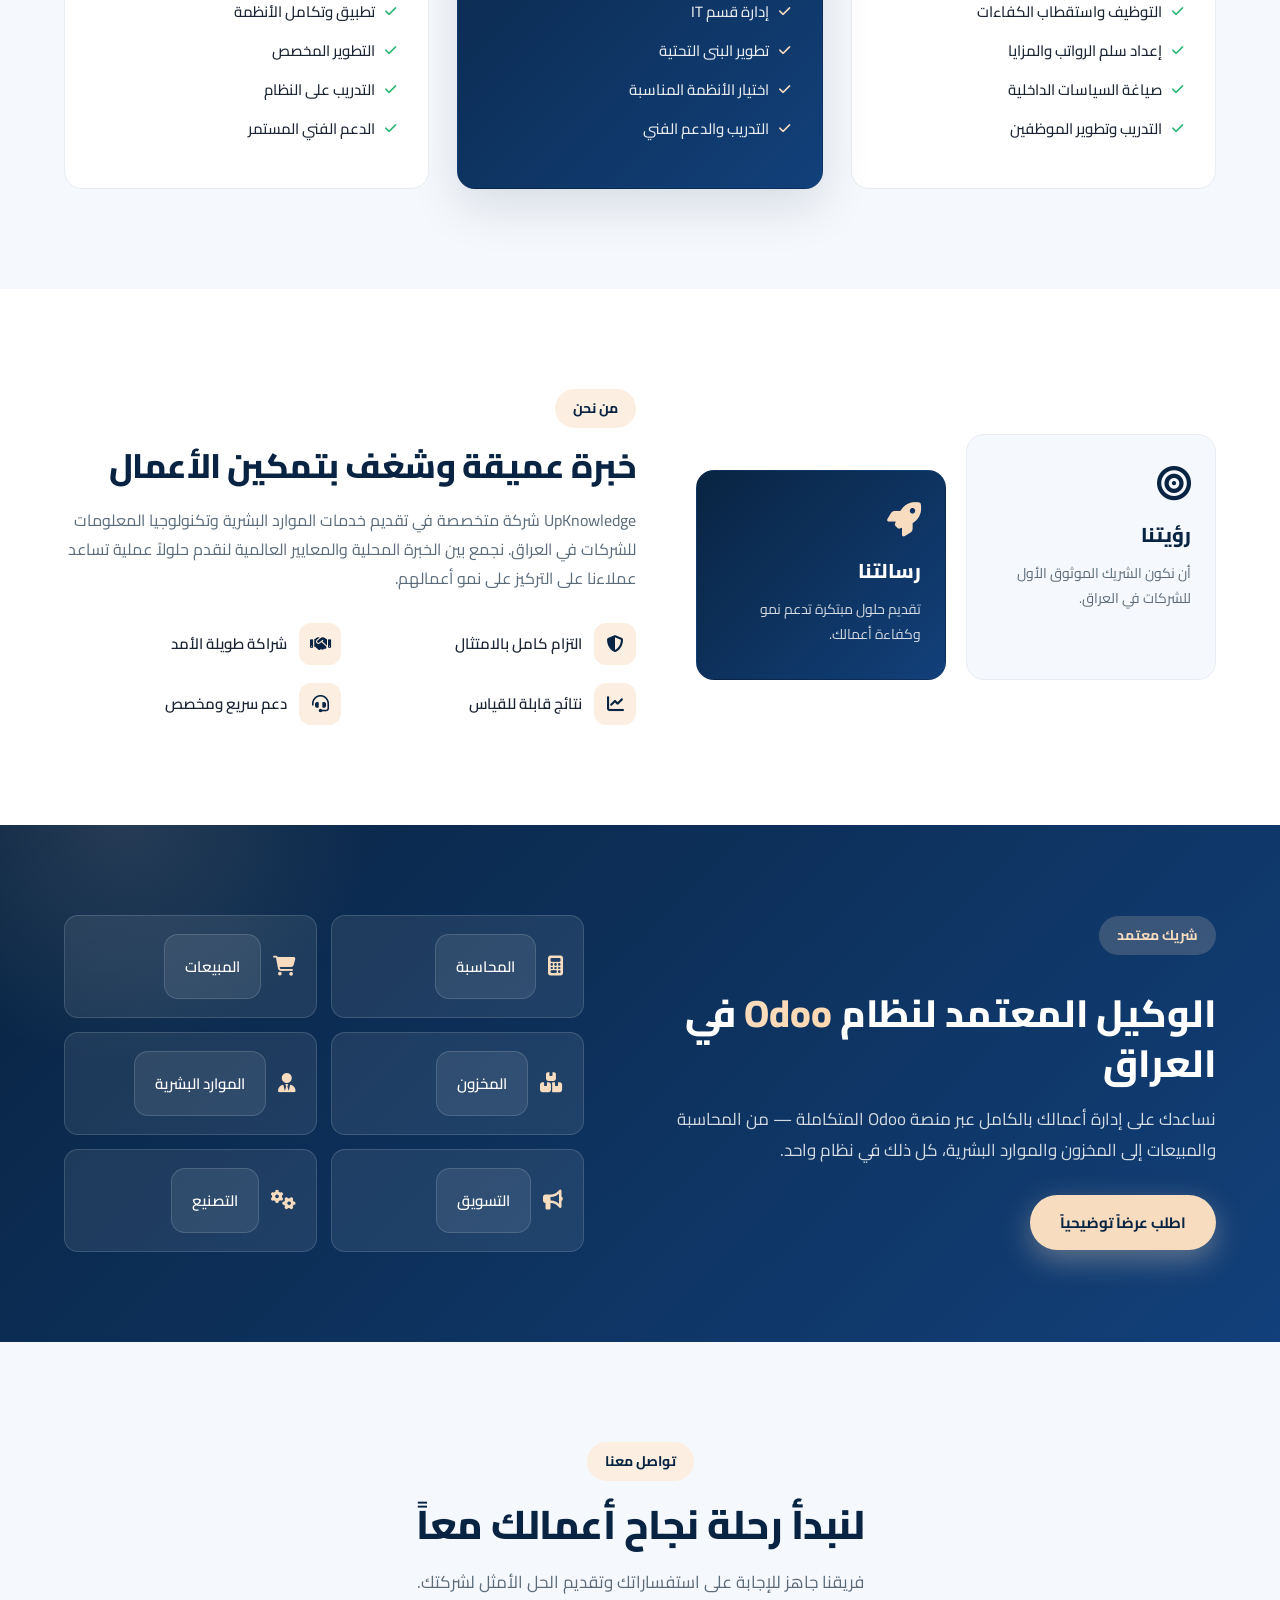
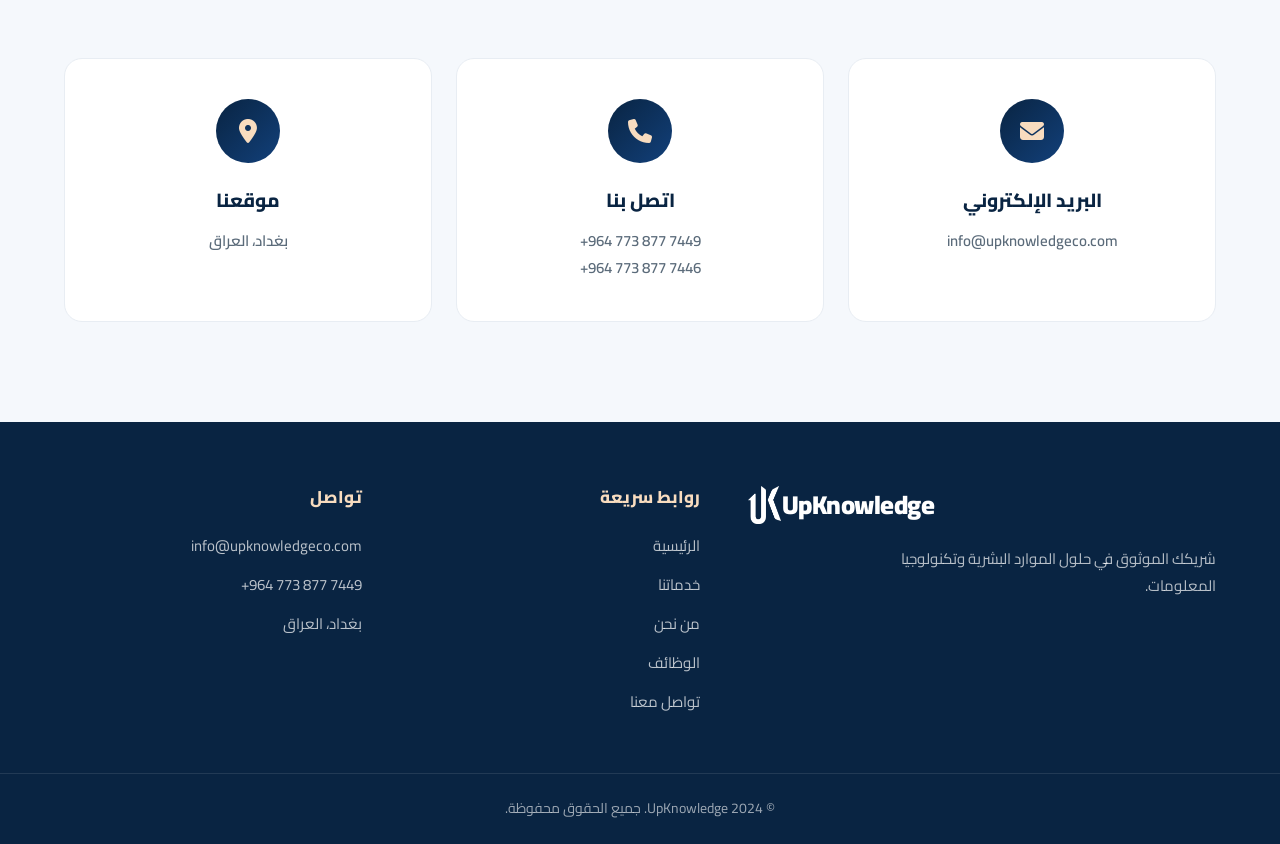
==== commit 35301e3e: "Fix logo text from 'Knowledge' to 'UpKnowledge'" ====
--- a/index.html
+++ b/index.html
@@ -7,7 +7,7 @@
 <meta name="description" content="UpKnowledge - شركة رائدة في خدمات الموارد البشرية وتكنولوجيا المعلومات والوكيل المعتمد لنظام Odoo في العراق">
 <link rel="preconnect" href="https://fonts.googleapis.com">
 <link rel="preconnect" href="https://fonts.gstatic.com" crossorigin>
-<link href="https://fonts.googleapis.com/css2?family=Cairo:wght@300;400;500;600;700;800;900&family=Tajawal:wght@400;500;700;800&family=Inter:wght@400;500;600;700;800&display=swap" rel="stylesheet">
+<link href="https://fonts.googleapis.com/css2?family=Cairo:wght@300;400;500;60h0;700;800;900&family=Tajawal:wght@400;500;700;800&family=Inter:wght@400;500;600;700;800&display=swap" rel="stylesheet">
 <link rel="stylesheet" href="https://cdnjs.cloudflare.com/ajax/libs/font-awesome/6.5.1/css/all.min.css">
 <link rel="stylesheet" href="css/style.css">
 </head>
@@ -15,7 +15,7 @@
 
 <header class="header" id="header">
 <div class="container header-inner">
-<a href="#home" class="logo"><span class="logo-mark">Up</span><span class="logo-text">Knowledge</span></a>
+<a href="#home" class="logo"><span class="logo-mark">Up</span><span class="logo-text">UpKnowledge</span></a>
 <nav class="nav" id="nav">
 <a href="#home" class="nav-link active" data-i18n="nav.home">الرئيسية</a>
 <a href="#services" class="nav-link" data-i18n="nav.services">خدماتنا</a>
@@ -183,7 +183,7 @@
 <footer class="footer">
 <div class="container footer-inner">
 <div class="footer-brand">
-<a href="#home" class="logo"><span class="logo-mark">Up</span><span class="logo-text">Knowledge</span></a>
+<a href="#home" class="logo"><span class="logo-mark">Up</span><span class="logo-text">UpKnowledge</span></a>
 <p data-i18n="footer.tagline">شريكك الموثوق في حلول الموارد البشرية وتكنولوجيا المعلومات.</p>
 </div>
 <div class="footer-col">
--- a/css/style.css
+++ b/css/style.css
@@ -223,3 +223,42 @@
     font-size: 0.85rem;
   }
 }
+
+/* UPK_LOGO_DIR_FIX */
+.logo{ direction: ltr; }
+
+/* ===== UPK_RESPONSIVE_FIX: full device compatibility ===== */
+html,body{max-width:100%;overflow-x:hidden}
+*{min-width:0}
+img,svg,video,canvas{max-width:100%;height:auto}
+.hero-title,.section-title,.logo,p,h1,h2,h3{overflow-wrap:break-word;word-wrap:break-word}
+/* Switch to mobile menu earlier (covers large phones & small tablets) */
+@media (max-width:900px){
+  .nav,.btn-nav{display:none}
+  .menu-toggle{display:flex}
+  .nav.open{display:flex;position:absolute;top:76px;right:0;left:0;flex-direction:column;background:#fff;padding:20px 24px;gap:14px;box-shadow:var(--shadow);border-bottom:1px solid var(--line);z-index:1001}
+  .services-grid,.contact-grid,.footer-inner,.about-inner,.odoo-inner{grid-template-columns:1fr}
+  .contact-grid{gap:20px}
+  .footer-inner{gap:32px;text-align:center}
+}
+/* Small phones */
+@media (max-width:480px){
+  .container{padding:0 16px}
+  .hero-title{font-size:30px;line-height:1.3}
+  .hero-sub{font-size:15px}
+  .section-title{font-size:26px}
+  .hero{padding:120px 0 70px}
+  .btn{font-size:15px}
+  .services-grid{gap:18px}
+  .trusted-logos{gap:24px}
+}
+/* Prevent nowrap from overflowing on phones */
+@media (max-width:600px){
+  .trusted-logos,.hero-badge{white-space:normal}
+}
+
+
+/* ===== UK logo image (added) ===== */
+.logo-mark{display:inline-block;width:34px;height:38px;padding:0;margin-left:8px;background:url("../uk-logo.png") no-repeat center/contain;border-radius:0;font-size:0;line-height:0;text-indent:-9999px;overflow:hidden;vertical-align:middle;}
+.logo{align-items:center;}
+.footer .logo-mark{filter:brightness(0) invert(1);}
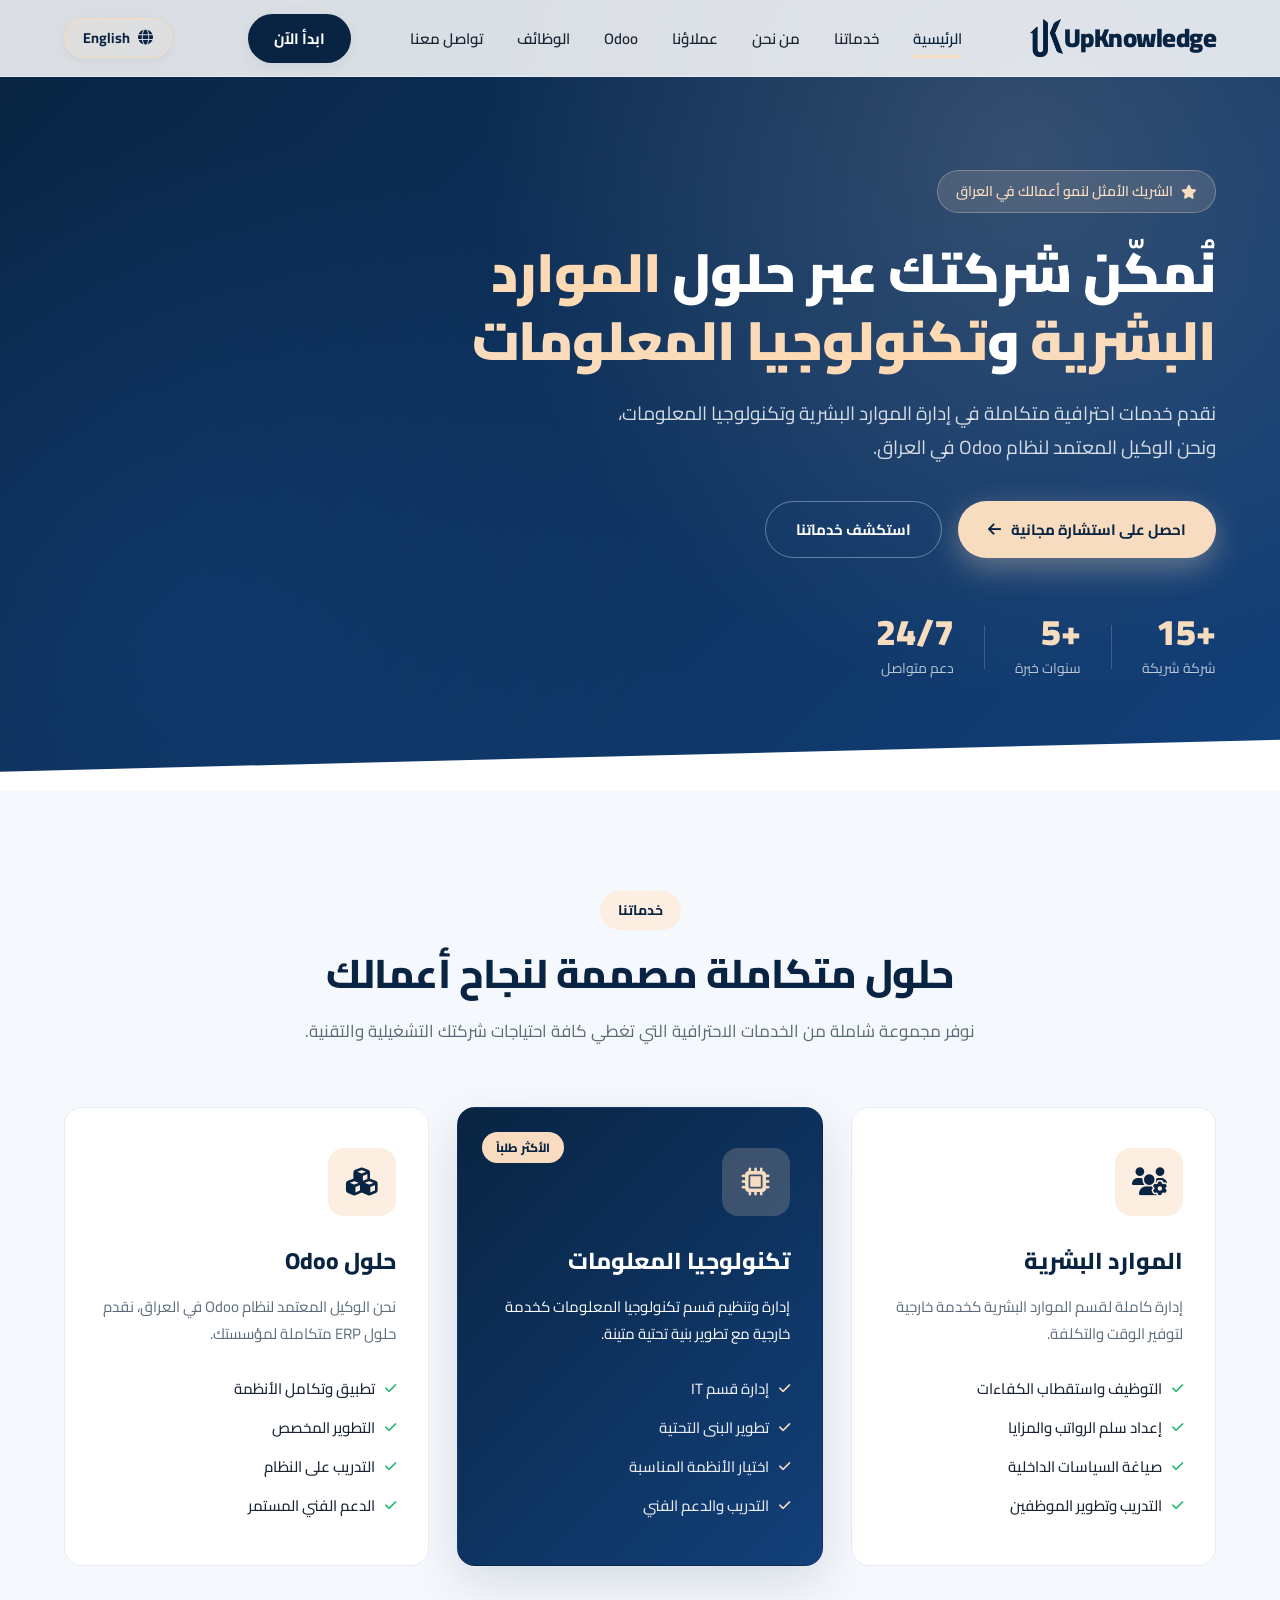
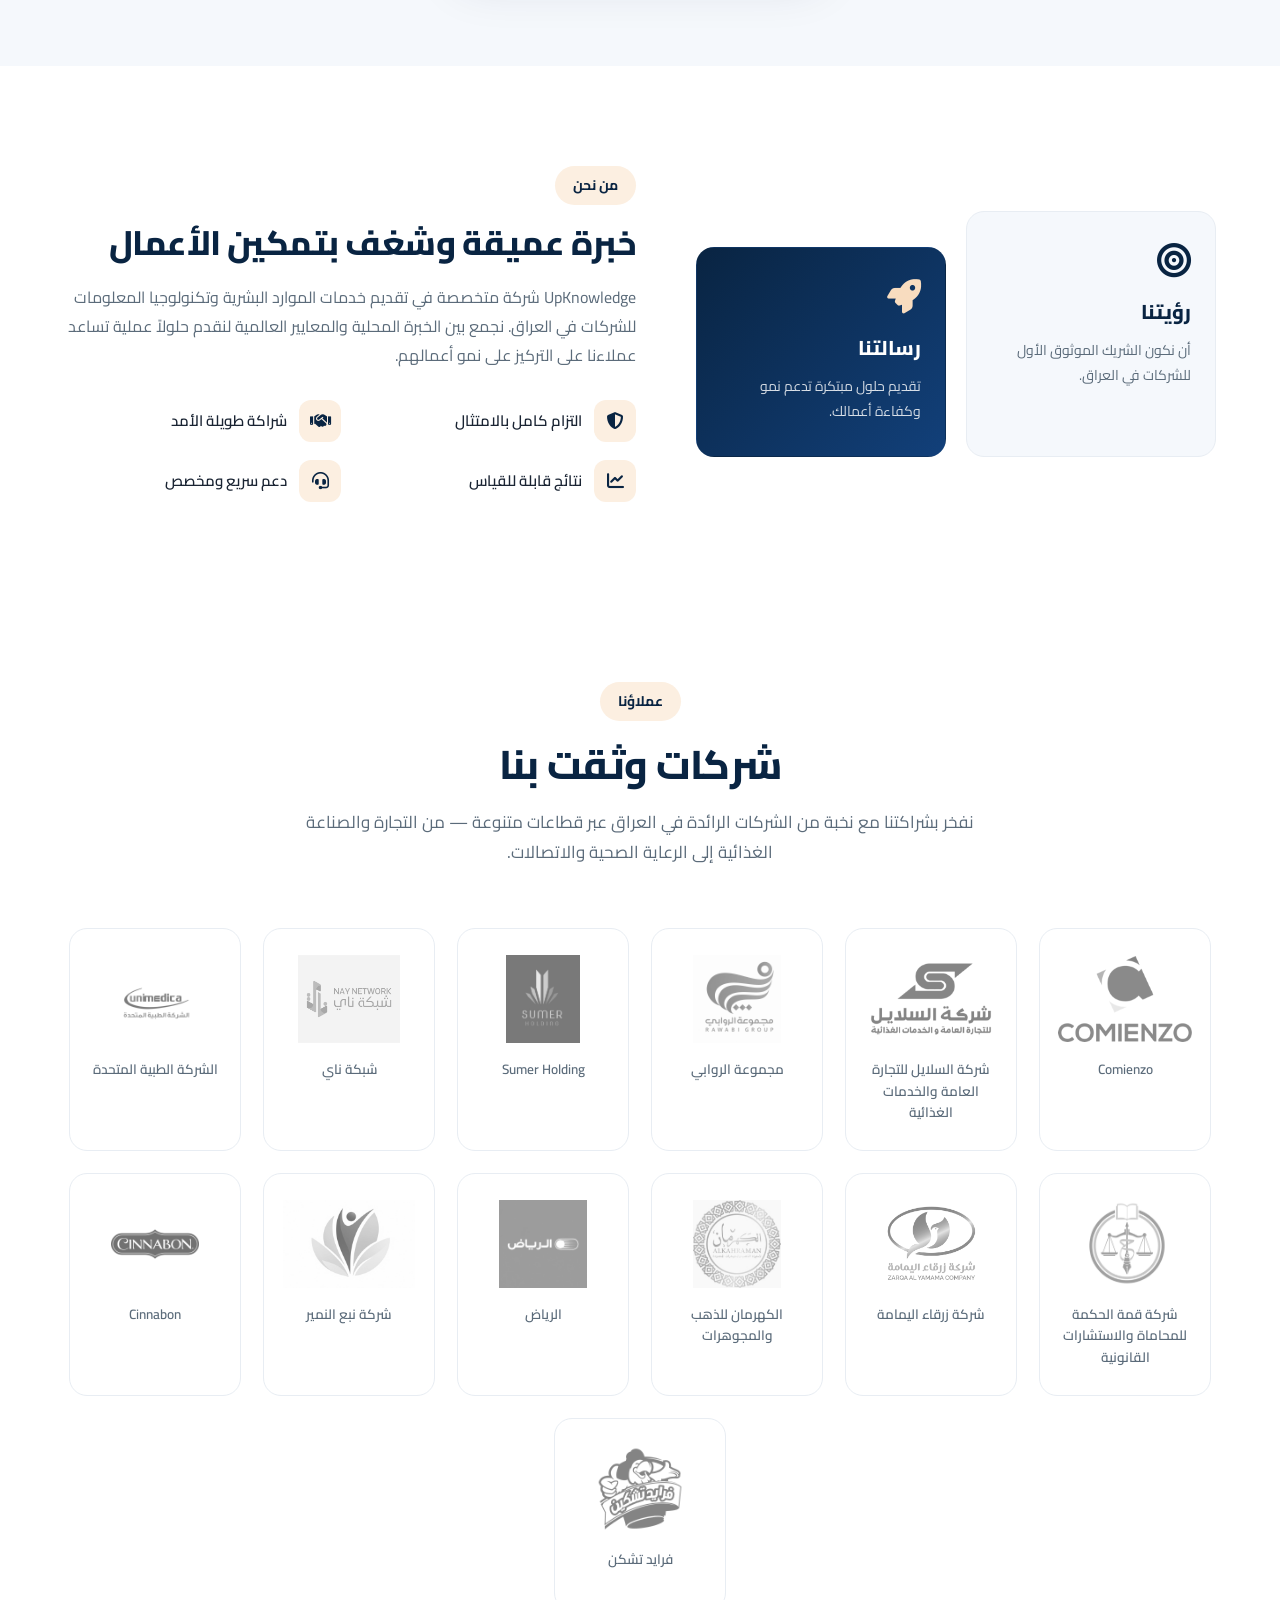
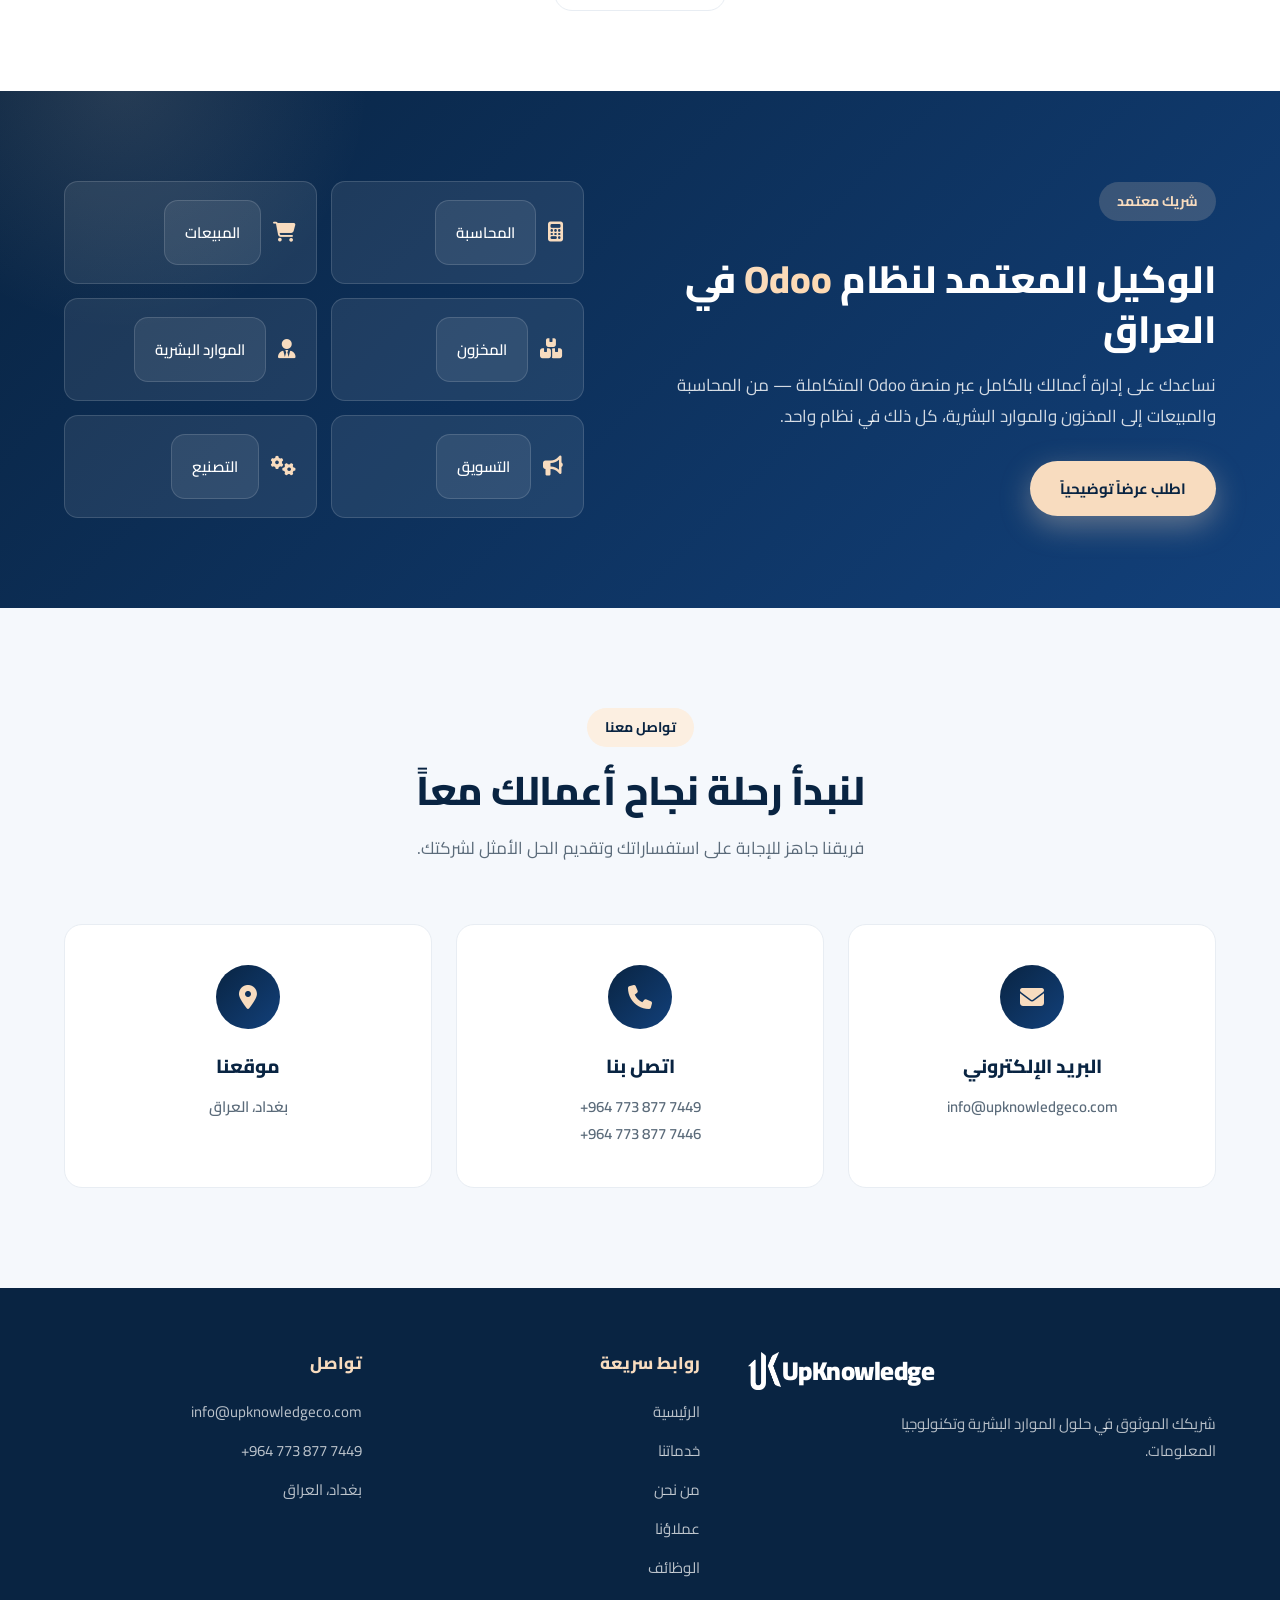
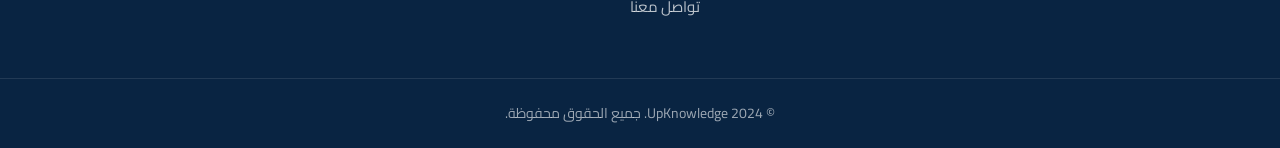
==== commit d364b664: "Restore careers application flow and add real clients section Careers page: - Rebuild js/jobs.js. Th" ====
--- a/index.html
+++ b/index.html
@@ -5,9 +5,38 @@
 <meta name="viewport" content="width=device-width, initial-scale=1.0">
 <title>UpKnowledge | حلول الموارد البشرية وتكنولوجيا المعلومات</title>
 <meta name="description" content="UpKnowledge - شركة رائدة في خدمات الموارد البشرية وتكنولوجيا المعلومات والوكيل المعتمد لنظام Odoo في العراق">
+  <meta name="robots" content="index, follow">
+  <link rel="canonical" href="https://www.upknowledgeco.com/index.html">
+  <meta name="google-site-verification" content="X6KG2nQ_uU_nqeNfBCwSEoZk1GUOLQ4bY865P6Blx4I" />
+  <meta property="og:type" content="website">
+  <meta property="og:site_name" content="UpKnowledge">
+  <meta property="og:locale" content="ar_IQ">
+  <meta property="og:title" content="UpKnowledge | حلول الموارد البشرية وتكنولوجيا المعلومات في العراق">
+  <meta property="og:description" content="خدمات احترافية متكاملة في الموارد البشرية وتكنولوجيا المعلومات، والوكيل المعتمد لنظام Odoo في العراق.">
+  <meta property="og:url" content="https://www.upknowledgeco.com/index.html">
+  <meta property="og:image" content="https://www.upknowledgeco.com/og-image.jpg">
+  <meta name="twitter:card" content="summary_large_image">
+  <meta name="twitter:title" content="UpKnowledge | حلول الموارد البشرية وتكنولوجيا المعلومات في العراق">
+  <meta name="twitter:description" content="خدمات احترافية متكاملة في الموارد البشرية وتكنولوجيا المعلومات، والوكيل المعتمد لنظام Odoo في العراق.">
+  <meta name="twitter:image" content="https://www.upknowledgeco.com/og-image.jpg">
+  <script type="application/ld+json">
+    {
+      "@context": "https://schema.org",
+      "@type": "ProfessionalService",
+      "name": "UpKnowledge",
+      "description": "HR and IT solutions and authorized Odoo partner in Iraq",
+      "url": "https://www.upknowledgeco.com",
+      "telephone": "+9647738777449",
+      "email": "info@upknowledgeco.com",
+      "address": {"@type": "PostalAddress", "addressLocality": "Baghdad", "addressCountry": "IQ"},
+      "areaServed": {"@type": "Country", "name": "Iraq"},
+      "knowsLanguage": ["ar", "en"],
+      "serviceType": ["HR Outsourcing", "IT Solutions", "Odoo ERP"]
+    }
+  </script>
 <link rel="preconnect" href="https://fonts.googleapis.com">
 <link rel="preconnect" href="https://fonts.gstatic.com" crossorigin>
-<link href="https://fonts.googleapis.com/css2?family=Cairo:wght@300;400;500;60h0;700;800;900&family=Tajawal:wght@400;500;700;800&family=Inter:wght@400;500;600;700;800&display=swap" rel="stylesheet">
+<link href="https://fonts.googleapis.com/css2?family=Cairo:wght@300;400;500;600;700;800;900&family=Tajawal:wght@400;500;700;800&family=Inter:wght@400;500;600;700;800&display=swap" rel="stylesheet">
 <link rel="stylesheet" href="https://cdnjs.cloudflare.com/ajax/libs/font-awesome/6.5.1/css/all.min.css">
 <link rel="stylesheet" href="css/style.css">
 </head>
@@ -20,6 +49,7 @@
 <a href="#home" class="nav-link active" data-i18n="nav.home">الرئيسية</a>
 <a href="#services" class="nav-link" data-i18n="nav.services">خدماتنا</a>
 <a href="#about" class="nav-link" data-i18n="nav.about">من نحن</a>
+<a href="#clients" class="nav-link" data-i18n="nav.clients">عملاؤنا</a>
 <a href="#odoo" class="nav-link">Odoo</a>
 <a href="careers.html" class="nav-link" data-i18n="nav.careers">الوظائف</a>
 <a href="#contact" class="nav-link" data-i18n="nav.contact">تواصل معنا</a>
@@ -53,19 +83,6 @@
 <div class="hero-shape"></div>
 </section>
 
-<section class="trusted">
-<div class="container">
-<p class="trusted-label" data-i18n="trusted.label">موثوق به من قبل نخبة من الشركات الرائدة</p>
-<div class="trusted-logos">
-<span><i class="fas fa-building"></i></span>
-<span><i class="fas fa-industry"></i></span>
-<span><i class="fas fa-store"></i></span>
-<span><i class="fas fa-landmark"></i></span>
-<span><i class="fas fa-hospital"></i></span>
-<span><i class="fas fa-graduation-cap"></i></span>
-</div>
-</div>
-</section>
 
 <section class="services" id="services">
 <div class="container">
@@ -133,6 +150,30 @@
 </div>
 </section>
 
+<section class="clients" id="clients">
+<div class="container">
+<div class="section-head">
+<span class="section-tag" data-i18n="clients.tag">عملاؤنا</span>
+<h2 class="section-title" data-i18n="clients.title">شركات وثقت بنا</h2>
+<p class="section-desc" data-i18n="clients.desc">نفخر بشراكتنا مع نخبة من الشركات الرائدة في العراق عبر قطاعات متنوعة — من التجارة والصناعة الغذائية إلى الرعاية الصحية والاتصالات.</p>
+</div>
+<div class="clients-grid">
+<figure class="client-card"><div class="client-logo"><img src="images/clients/comienzo.png" width="400" height="258" loading="lazy" decoding="async" alt=""></div><figcaption class="client-name" data-i18n="clients.comienzo">Comienzo</figcaption></figure>
+<figure class="client-card"><div class="client-logo"><img src="images/clients/al-salail.png" width="400" height="244" loading="lazy" decoding="async" alt=""></div><figcaption class="client-name" data-i18n="clients.alsalail">شركة السلايل للتجارة العامة والخدمات الغذائية</figcaption></figure>
+<figure class="client-card"><div class="client-logo"><img src="images/clients/rawabi-group.jpg" width="400" height="400" loading="lazy" decoding="async" alt=""></div><figcaption class="client-name" data-i18n="clients.rawabi">مجموعة الروابي</figcaption></figure>
+<figure class="client-card"><div class="client-logo"><img src="images/clients/sumer-holding.png" width="335" height="400" loading="lazy" decoding="async" alt=""></div><figcaption class="client-name" data-i18n="clients.sumer">Sumer Holding</figcaption></figure>
+<figure class="client-card"><div class="client-logo"><img src="images/clients/nay-network.png" width="400" height="343" loading="lazy" decoding="async" alt=""></div><figcaption class="client-name" data-i18n="clients.nay">شبكة ناي</figcaption></figure>
+<figure class="client-card"><div class="client-logo"><img src="images/clients/unimedica.png" width="400" height="400" loading="lazy" decoding="async" alt=""></div><figcaption class="client-name" data-i18n="clients.unimedica">الشركة الطبية المتحدة</figcaption></figure>
+<figure class="client-card"><div class="client-logo"><img src="images/clients/qimat-al-hikma.png" width="400" height="393" loading="lazy" decoding="async" alt=""></div><figcaption class="client-name" data-i18n="clients.qimatalhikma">شركة قمة الحكمة للمحاماة والاستشارات القانونية</figcaption></figure>
+<figure class="client-card"><div class="client-logo"><img src="images/clients/zarqa-al-yamama.png" width="400" height="325" loading="lazy" decoding="async" alt=""></div><figcaption class="client-name" data-i18n="clients.zarqa">شركة زرقاء اليمامة</figcaption></figure>
+<figure class="client-card"><div class="client-logo"><img src="images/clients/alkahraman.jpg" width="398" height="400" loading="lazy" decoding="async" alt=""></div><figcaption class="client-name" data-i18n="clients.alkahraman">الكهرمان للذهب والمجوهرات</figcaption></figure>
+<figure class="client-card"><div class="client-logo"><img src="images/clients/al-riyadh.jpg" width="400" height="400" loading="lazy" decoding="async" alt=""></div><figcaption class="client-name" data-i18n="clients.alriyadh">الرياض</figcaption></figure>
+<figure class="client-card"><div class="client-logo"><img src="images/clients/nabaa-al-numair.jpg" width="400" height="266" loading="lazy" decoding="async" alt=""></div><figcaption class="client-name" data-i18n="clients.nabaaalnumair">شركة نبع النمير</figcaption></figure>
+<figure class="client-card"><div class="client-logo"><img src="images/clients/cinnabon.png" width="400" height="400" loading="lazy" decoding="async" alt=""></div><figcaption class="client-name" data-i18n="clients.cinnabon">Cinnabon</figcaption></figure>
+<figure class="client-card"><div class="client-logo"><img src="images/clients/fried-chicken.png" width="400" height="400" loading="lazy" decoding="async" alt=""></div><figcaption class="client-name" data-i18n="clients.friedchicken">فرايد تشكن</figcaption></figure>
+</div>
+</div>
+</section>
 <section class="odoo" id="odoo">
 <div class="container odoo-inner">
 <div class="odoo-content">
@@ -191,6 +232,7 @@
 <a href="#home" data-i18n="nav.home">الرئيسية</a>
 <a href="#services" data-i18n="nav.services">خدماتنا</a>
 <a href="#about" data-i18n="nav.about">من نحن</a>
+<a href="#clients" data-i18n="nav.clients">عملاؤنا</a>
 <a href="careers.html" data-i18n="nav.careers">الوظائف</a>
 <a href="#contact" data-i18n="nav.contact">تواصل معنا</a>
 </div>
--- a/css/style.css
+++ b/css/style.css
@@ -69,11 +69,27 @@
 .hero-shape{position:absolute;bottom:-1px;left:0;right:0;height:80px;background:var(--white);clip-path:polygon(0 100%,100% 100%,100% 35%,0 75%);z-index:1}
 
 /* Trusted */
-.trusted{padding:50px 0;background:var(--white)}
-.trusted-label{text-align:center;color:var(--muted);font-size:14px;font-weight:600;margin-bottom:26px;letter-spacing:.5px}
-.trusted-logos{display:flex;justify-content:center;align-items:center;gap:54px;flex-wrap:wrap}
-.trusted-logos span{font-size:40px;color:#c4cedb;transition:var(--t)}
-.trusted-logos span:hover{color:var(--navy);transform:translateY(-4px)}
+/* ===== Clients ===== */
+.clients{padding:80px 0;background:var(--white)}
+.clients-grid{display:flex;flex-wrap:wrap;justify-content:center;gap:22px;margin-top:46px}
+.client-card{flex:0 1 172px;display:flex;flex-direction:column;align-items:center;justify-content:flex-start;gap:16px;margin:0;padding:26px 18px;background:var(--white);border:1px solid var(--line);border-radius:var(--radius);transition:var(--t)}
+.client-card:hover{transform:translateY(-6px);box-shadow:var(--shadow);border-color:transparent}
+.client-logo{width:100%;height:88px;display:flex;align-items:center;justify-content:center}
+.client-logo img{max-width:100%;max-height:100%;width:auto;height:auto;object-fit:contain;filter:grayscale(1);opacity:.62;transition:var(--t)}
+.client-card:hover .client-logo img{filter:grayscale(0);opacity:1}
+.client-name{font-size:13.5px;font-weight:600;color:var(--muted);text-align:center;line-height:1.6;min-height:2.6em;transition:var(--t)}
+.client-card:hover .client-name{color:var(--navy)}
+@media (max-width:768px){
+  .clients{padding:60px 0}
+  .clients-grid{gap:14px}
+  .client-card{flex:0 1 140px;padding:20px 12px;gap:12px}
+  .client-logo{height:64px}
+  .client-name{font-size:12.5px}
+}
+@media (prefers-reduced-motion:reduce){
+  .client-card,.client-logo img,.client-name{transition:none}
+  .client-card:hover{transform:none}
+}
 
 /* Section heading */
 .section-head{text-align:center;max-width:680px;margin:0 auto 60px}
